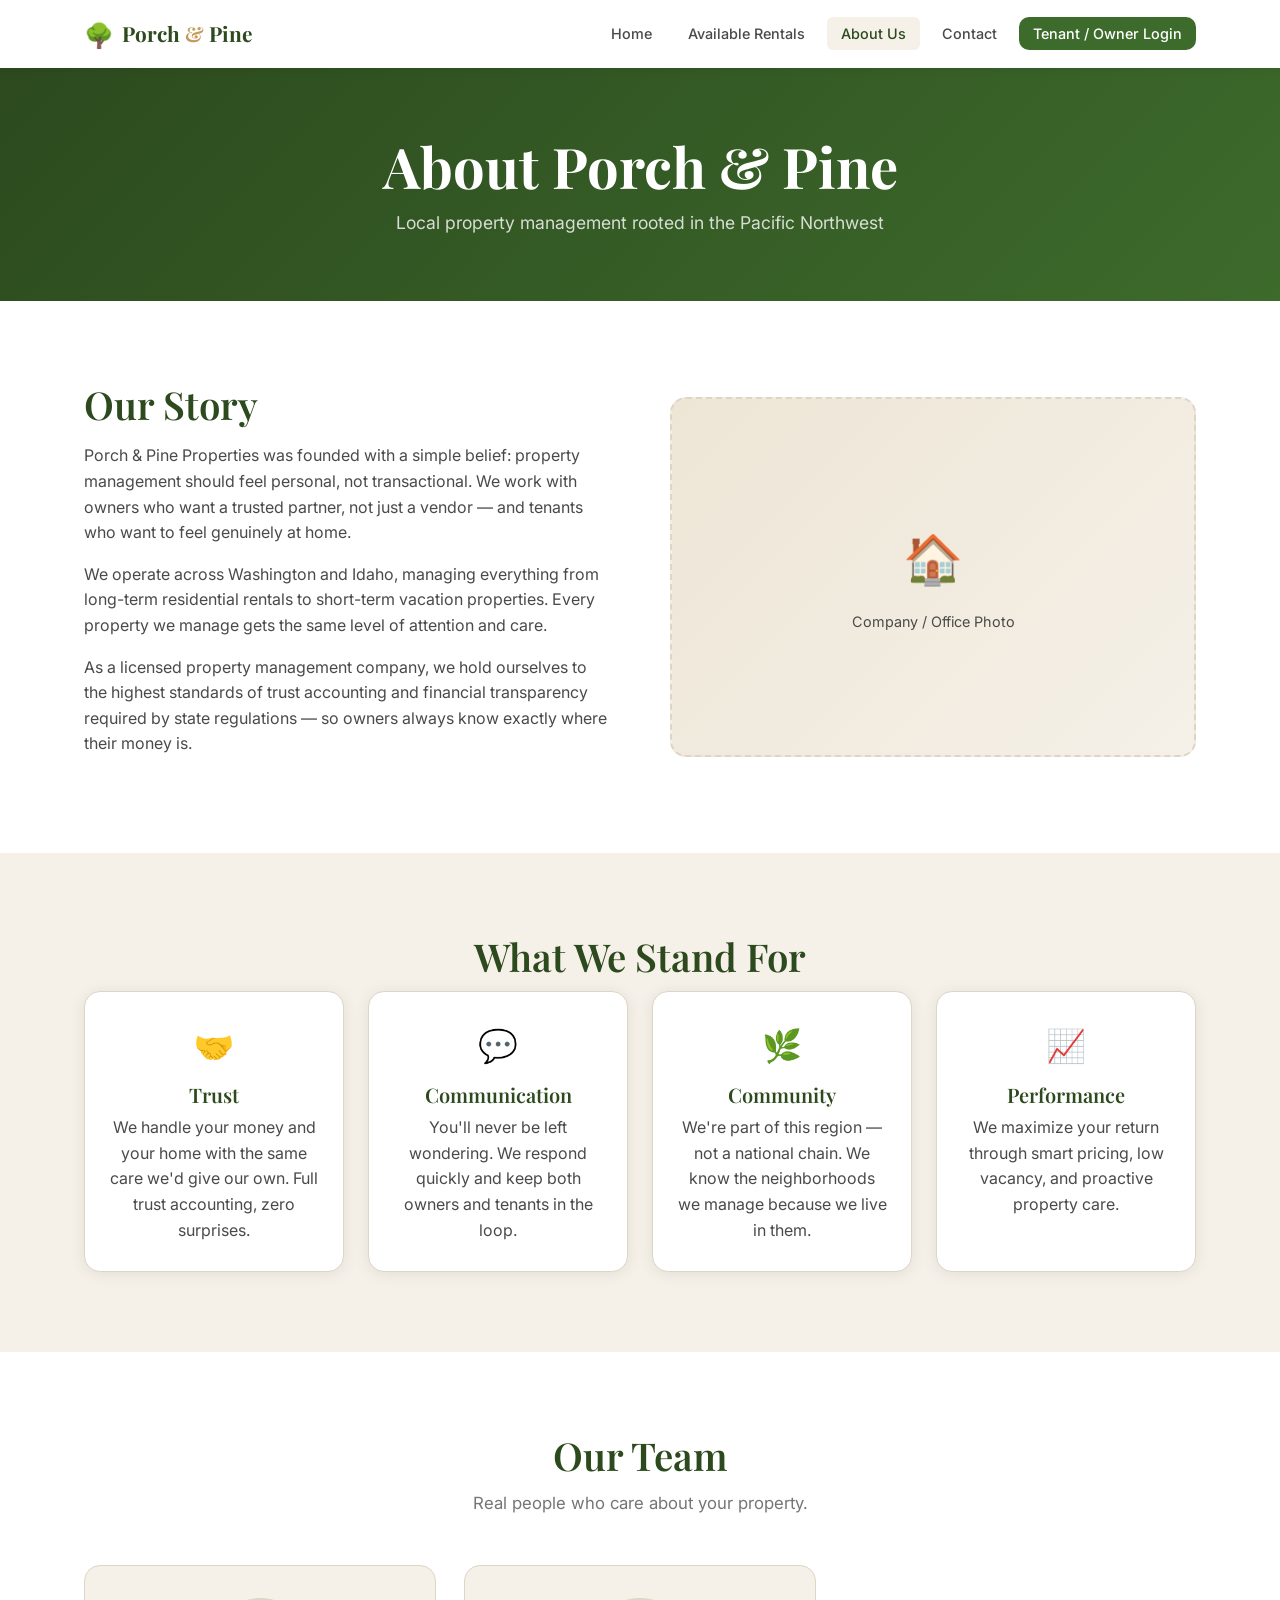
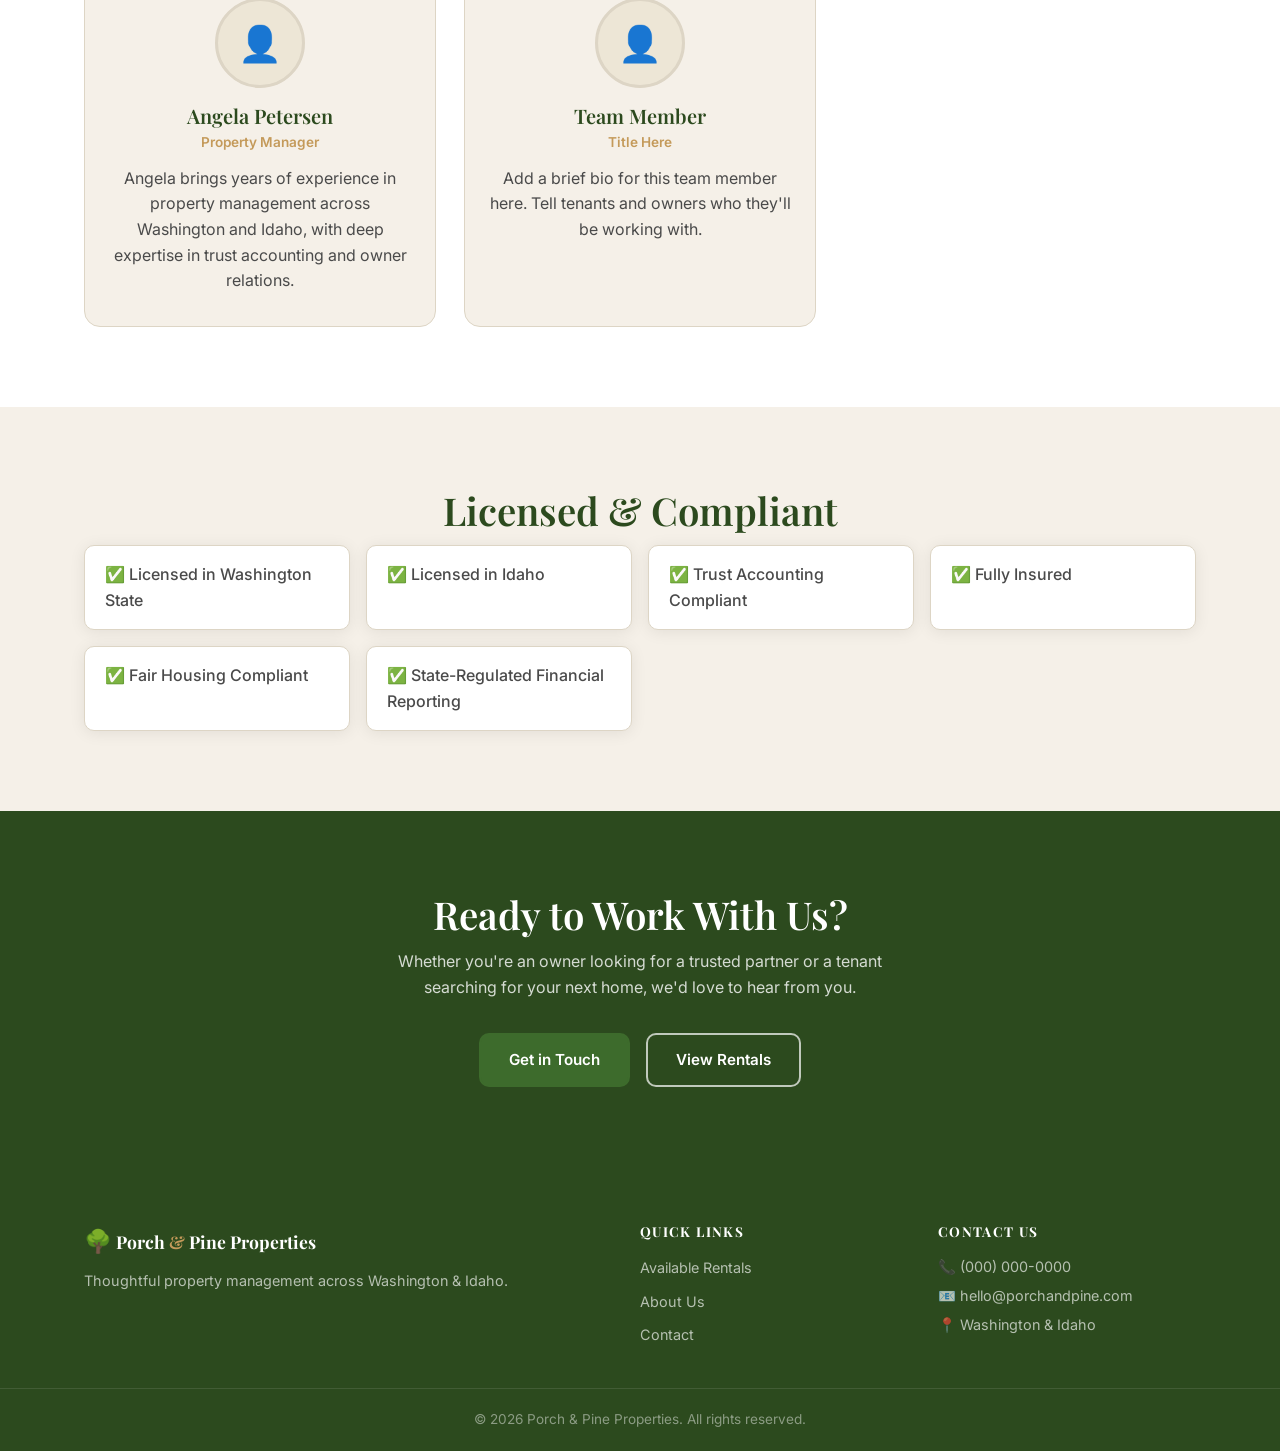
==== about.html @ 4fd6e690 "Initial build — Porch & Pine Properties website" ====
<!DOCTYPE html>
<html lang="en">
<head>
  <meta charset="UTF-8" />
  <meta name="viewport" content="width=device-width, initial-scale=1.0" />
  <title>About Us | Porch & Pine Properties</title>
  <link rel="stylesheet" href="css/style.css" />
  <link rel="preconnect" href="https://fonts.googleapis.com" />
  <link rel="preconnect" href="https://fonts.gstatic.com" crossorigin />
  <link href="https://fonts.googleapis.com/css2?family=Playfair+Display:wght@400;600;700&family=Inter:wght@300;400;500;600&display=swap" rel="stylesheet" />
</head>
<body>

  <!-- NAV -->
  <header class="site-header">
    <nav class="navbar">
      <a href="index.html" class="logo">
        <span class="logo-icon">&#127795;</span>
        <span class="logo-text">Porch <span class="amp">&</span> Pine</span>
      </a>
      <button class="nav-toggle" aria-label="Toggle navigation">&#9776;</button>
      <ul class="nav-links">
        <li><a href="index.html">Home</a></li>
        <li><a href="listings.html">Available Rentals</a></li>
        <li><a href="about.html" class="active">About Us</a></li>
        <li><a href="contact.html">Contact</a></li>
        <li><a href="index.html#portals" class="nav-portal-link">Tenant / Owner Login</a></li>
      </ul>
    </nav>
  </header>

  <!-- PAGE HERO -->
  <section class="page-hero">
    <div class="page-hero-content">
      <h1>About Porch &amp; Pine</h1>
      <p>Local property management rooted in the Pacific Northwest</p>
    </div>
  </section>

  <!-- OUR STORY -->
  <section class="section">
    <div class="container about-story">
      <div class="about-story-text">
        <h2>Our Story</h2>
        <p>Porch &amp; Pine Properties was founded with a simple belief: property management should feel personal, not transactional. We work with owners who want a trusted partner, not just a vendor — and tenants who want to feel genuinely at home.</p>
        <p>We operate across Washington and Idaho, managing everything from long-term residential rentals to short-term vacation properties. Every property we manage gets the same level of attention and care.</p>
        <p>As a licensed property management company, we hold ourselves to the highest standards of trust accounting and financial transparency required by state regulations — so owners always know exactly where their money is.</p>
      </div>
      <div class="about-story-image">
        <div class="image-placeholder">
          <span>&#127968;</span>
          <p>Company / Office Photo</p>
        </div>
      </div>
    </div>
  </section>

  <!-- VALUES -->
  <section class="section values-section">
    <div class="container">
      <h2 class="section-title">What We Stand For</h2>
      <div class="values-grid">
        <div class="value-card">
          <div class="value-icon">&#129309;</div>
          <h3>Trust</h3>
          <p>We handle your money and your home with the same care we'd give our own. Full trust accounting, zero surprises.</p>
        </div>
        <div class="value-card">
          <div class="value-icon">&#128172;</div>
          <h3>Communication</h3>
          <p>You'll never be left wondering. We respond quickly and keep both owners and tenants in the loop.</p>
        </div>
        <div class="value-card">
          <div class="value-icon">&#127807;</div>
          <h3>Community</h3>
          <p>We're part of this region — not a national chain. We know the neighborhoods we manage because we live in them.</p>
        </div>
        <div class="value-card">
          <div class="value-icon">&#128200;</div>
          <h3>Performance</h3>
          <p>We maximize your return through smart pricing, low vacancy, and proactive property care.</p>
        </div>
      </div>
    </div>
  </section>

  <!-- TEAM -->
  <section class="section team-section">
    <div class="container">
      <h2 class="section-title">Our Team</h2>
      <p class="section-sub">Real people who care about your property.</p>
      <div class="team-grid">
        <div class="team-card">
          <div class="team-photo-placeholder">&#128100;</div>
          <h3>Angela Petersen</h3>
          <p class="team-title">Property Manager</p>
          <p>Angela brings years of experience in property management across Washington and Idaho, with deep expertise in trust accounting and owner relations.</p>
        </div>
        <!-- Add more team members here -->
        <div class="team-card">
          <div class="team-photo-placeholder">&#128100;</div>
          <h3>Team Member</h3>
          <p class="team-title">Title Here</p>
          <p>Add a brief bio for this team member here. Tell tenants and owners who they'll be working with.</p>
        </div>
      </div>
    </div>
  </section>

  <!-- LICENSES & CREDENTIALS -->
  <section class="section credentials-section">
    <div class="container">
      <h2 class="section-title">Licensed &amp; Compliant</h2>
      <div class="credentials-grid">
        <div class="credential-item">&#9989; Licensed in Washington State</div>
        <div class="credential-item">&#9989; Licensed in Idaho</div>
        <div class="credential-item">&#9989; Trust Accounting Compliant</div>
        <div class="credential-item">&#9989; Fully Insured</div>
        <div class="credential-item">&#9989; Fair Housing Compliant</div>
        <div class="credential-item">&#9989; State-Regulated Financial Reporting</div>
      </div>
    </div>
  </section>

  <!-- CTA -->
  <section class="section cta-section">
    <div class="container cta-inner">
      <h2>Ready to Work With Us?</h2>
      <p>Whether you're an owner looking for a trusted partner or a tenant searching for your next home, we'd love to hear from you.</p>
      <div class="cta-buttons">
        <a href="contact.html" class="btn btn-primary">Get in Touch</a>
        <a href="listings.html" class="btn btn-outline-light">View Rentals</a>
      </div>
    </div>
  </section>

  <!-- FOOTER -->
  <footer class="site-footer">
    <div class="container footer-inner">
      <div class="footer-brand">
        <span class="logo-icon">&#127795;</span>
        <span class="logo-text">Porch <span class="amp">&</span> Pine Properties</span>
        <p>Thoughtful property management across Washington &amp; Idaho.</p>
      </div>
      <div class="footer-links">
        <h4>Quick Links</h4>
        <ul>
          <li><a href="listings.html">Available Rentals</a></li>
          <li><a href="about.html">About Us</a></li>
          <li><a href="contact.html">Contact</a></li>
        </ul>
      </div>
      <div class="footer-contact">
        <h4>Contact Us</h4>
        <p>&#128222; (000) 000-0000</p>
        <p>&#128231; hello@porchandpine.com</p>
        <p>&#128205; Washington &amp; Idaho</p>
      </div>
    </div>
    <div class="footer-bottom">
      <p>&copy; 2026 Porch &amp; Pine Properties. All rights reserved.</p>
    </div>
  </footer>

  <script src="js/listings-data.js"></script>
  <script src="js/main.js"></script>
</body>
</html>
---- css/style.css ----
/* ============================================================
   PORCH & PINE PROPERTIES — STYLESHEET
   ============================================================ */

/* VARIABLES */
:root {
  --green-dark:   #2C4A1E;
  --green-mid:    #3D6B2C;
  --green-light:  #5A8A42;
  --cream:        #F5F0E8;
  --cream-dark:   #EDE6D6;
  --brown:        #7A5C2E;
  --brown-light:  #C49A5A;
  --white:        #FFFFFF;
  --text-dark:    #1A1A1A;
  --text-mid:     #4A4A4A;
  --text-light:   #757575;
  --border:       #DDD5C5;
  --shadow:       0 2px 16px rgba(0,0,0,0.08);
  --shadow-hover: 0 6px 28px rgba(0,0,0,0.14);
  --radius:       10px;
  --radius-lg:    16px;
  --font-serif:   'Playfair Display', Georgia, serif;
  --font-sans:    'Inter', system-ui, sans-serif;
  --transition:   0.25s ease;
}

/* RESET */
*, *::before, *::after { box-sizing: border-box; margin: 0; padding: 0; }
html { scroll-behavior: smooth; }
body {
  font-family: var(--font-sans);
  color: var(--text-dark);
  background: var(--white);
  line-height: 1.6;
  font-size: 16px;
}
img { max-width: 100%; display: block; }
a { color: inherit; text-decoration: none; }
ul { list-style: none; }

/* CONTAINER */
.container { max-width: 1160px; margin: 0 auto; padding: 0 24px; }

/* SECTION */
.section { padding: 80px 0; }

/* ============================================================
   TYPOGRAPHY
   ============================================================ */
h1, h2, h3, h4 { font-family: var(--font-serif); line-height: 1.2; }
h1 { font-size: clamp(2rem, 5vw, 3.5rem); font-weight: 700; }
h2 { font-size: clamp(1.6rem, 3.5vw, 2.4rem); font-weight: 600; }
h3 { font-size: 1.25rem; font-weight: 600; }
p  { color: var(--text-mid); }

.section-title {
  text-align: center;
  color: var(--green-dark);
  margin-bottom: 12px;
}
.section-sub {
  text-align: center;
  color: var(--text-light);
  font-size: 1.05rem;
  margin-bottom: 48px;
}

/* ============================================================
   BUTTONS
   ============================================================ */
.btn {
  display: inline-block;
  padding: 13px 28px;
  border-radius: var(--radius);
  font-family: var(--font-sans);
  font-size: 0.95rem;
  font-weight: 600;
  cursor: pointer;
  transition: all var(--transition);
  border: 2px solid transparent;
  text-align: center;
}
.btn-primary {
  background: var(--green-mid);
  color: var(--white);
  border-color: var(--green-mid);
}
.btn-primary:hover {
  background: var(--green-dark);
  border-color: var(--green-dark);
  transform: translateY(-2px);
  box-shadow: var(--shadow-hover);
}
.btn-outline {
  background: transparent;
  color: var(--green-mid);
  border-color: var(--green-mid);
}
.btn-outline:hover {
  background: var(--green-mid);
  color: var(--white);
  transform: translateY(-2px);
}
.btn-outline-light {
  background: transparent;
  color: var(--white);
  border-color: rgba(255,255,255,0.7);
}
.btn-outline-light:hover {
  background: rgba(255,255,255,0.15);
  border-color: var(--white);
}
.btn-zillow {
  background: var(--brown-light);
  color: var(--white);
  border-color: var(--brown-light);
}
.btn-zillow:hover {
  background: var(--brown);
  border-color: var(--brown);
  transform: translateY(-2px);
  box-shadow: var(--shadow-hover);
}
.btn-full { width: 100%; }

/* ============================================================
   NAVBAR
   ============================================================ */
.site-header {
  position: sticky;
  top: 0;
  z-index: 1000;
  background: var(--white);
  box-shadow: 0 1px 8px rgba(0,0,0,0.08);
}
.navbar {
  display: flex;
  align-items: center;
  justify-content: space-between;
  padding: 0 24px;
  max-width: 1160px;
  margin: 0 auto;
  height: 68px;
}
.logo {
  display: flex;
  align-items: center;
  gap: 8px;
  font-family: var(--font-serif);
  font-size: 1.3rem;
  font-weight: 700;
  color: var(--green-dark);
}
.logo-icon { font-size: 1.5rem; }
.amp { color: var(--brown-light); }
.nav-links {
  display: flex;
  align-items: center;
  gap: 8px;
}
.nav-links a {
  padding: 8px 14px;
  border-radius: 6px;
  font-size: 0.9rem;
  font-weight: 500;
  color: var(--text-mid);
  transition: all var(--transition);
}
.nav-links a:hover,
.nav-links a.active {
  color: var(--green-dark);
  background: var(--cream);
}
.nav-portal-link {
  background: var(--green-mid) !important;
  color: var(--white) !important;
  border-radius: var(--radius) !important;
}
.nav-portal-link:hover {
  background: var(--green-dark) !important;
}
.nav-toggle {
  display: none;
  background: none;
  border: none;
  font-size: 1.5rem;
  cursor: pointer;
  color: var(--green-dark);
}

/* ============================================================
   HERO
   ============================================================ */
.hero {
  position: relative;
  min-height: 90vh;
  display: flex;
  align-items: center;
  justify-content: center;
  background:
    linear-gradient(135deg, var(--green-dark) 0%, var(--green-mid) 50%, var(--brown) 100%);
  overflow: hidden;
}
.hero::before {
  content: '';
  position: absolute;
  inset: 0;
  background:
    radial-gradient(ellipse at 20% 50%, rgba(90,138,66,0.3) 0%, transparent 60%),
    radial-gradient(ellipse at 80% 20%, rgba(196,154,90,0.2) 0%, transparent 50%);
}
.hero-overlay {
  position: absolute;
  inset: 0;
  background: rgba(20, 35, 12, 0.35);
}
.hero-content {
  position: relative;
  z-index: 2;
  text-align: center;
  color: var(--white);
  max-width: 760px;
  padding: 0 24px;
}
.hero-eyebrow {
  font-size: 0.9rem;
  font-weight: 600;
  letter-spacing: 0.12em;
  text-transform: uppercase;
  color: var(--brown-light);
  margin-bottom: 16px;
}
.hero-content h1 {
  color: var(--white);
  margin-bottom: 20px;
  text-shadow: 0 2px 12px rgba(0,0,0,0.2);
}
.hero-sub {
  font-size: 1.2rem;
  color: rgba(255,255,255,0.88);
  margin-bottom: 36px;
  max-width: 580px;
  margin-left: auto;
  margin-right: auto;
}
.hero-buttons {
  display: flex;
  gap: 16px;
  justify-content: center;
  flex-wrap: wrap;
}

/* ============================================================
   SERVICES
   ============================================================ */
.services { background: var(--cream); }
.services-grid {
  display: grid;
  grid-template-columns: repeat(auto-fit, minmax(240px, 1fr));
  gap: 24px;
}
.service-card {
  background: var(--white);
  border-radius: var(--radius-lg);
  padding: 32px 24px;
  text-align: center;
  box-shadow: var(--shadow);
  transition: transform var(--transition), box-shadow var(--transition);
  border: 1px solid var(--border);
}
.service-card:hover {
  transform: translateY(-4px);
  box-shadow: var(--shadow-hover);
}
.service-icon {
  font-size: 2.4rem;
  margin-bottom: 16px;
}
.service-card h3 {
  color: var(--green-dark);
  margin-bottom: 10px;
}

/* ============================================================
   LISTINGS PREVIEW (homepage)
   ============================================================ */
.listings-preview { background: var(--white); }
.listings-preview-grid {
  display: grid;
  grid-template-columns: repeat(auto-fill, minmax(300px, 1fr));
  gap: 24px;
  margin-bottom: 40px;
}
.listings-actions {
  display: flex;
  gap: 16px;
  justify-content: center;
  flex-wrap: wrap;
}

/* ============================================================
   PROPERTY CARDS (shared)
   ============================================================ */
.property-card {
  background: var(--white);
  border-radius: var(--radius-lg);
  overflow: hidden;
  box-shadow: var(--shadow);
  border: 1px solid var(--border);
  transition: transform var(--transition), box-shadow var(--transition);
  display: flex;
  flex-direction: column;
}
.property-card:hover {
  transform: translateY(-4px);
  box-shadow: var(--shadow-hover);
}
.property-card-image {
  width: 100%;
  height: 200px;
  object-fit: cover;
  background: var(--cream-dark);
}
.property-card-image-placeholder {
  width: 100%;
  height: 200px;
  background: linear-gradient(135deg, var(--cream-dark), var(--cream));
  display: flex;
  flex-direction: column;
  align-items: center;
  justify-content: center;
  color: var(--text-light);
  font-size: 2.5rem;
}
.property-card-image-placeholder p {
  font-size: 0.8rem;
  margin-top: 8px;
}
.property-badge {
  position: absolute;
  top: 12px;
  left: 12px;
  padding: 4px 12px;
  border-radius: 20px;
  font-size: 0.75rem;
  font-weight: 600;
  text-transform: uppercase;
  letter-spacing: 0.05em;
}
.badge-long-term { background: var(--green-mid); color: var(--white); }
.badge-short-term { background: var(--brown-light); color: var(--white); }
.property-card-image-wrap { position: relative; }
.property-card-body {
  padding: 20px;
  flex: 1;
  display: flex;
  flex-direction: column;
}
.property-card-price {
  font-size: 1.35rem;
  font-weight: 700;
  color: var(--green-dark);
  font-family: var(--font-serif);
  margin-bottom: 4px;
}
.property-card-price span {
  font-size: 0.85rem;
  font-weight: 400;
  color: var(--text-light);
}
.property-card-title {
  font-size: 1.05rem;
  font-weight: 600;
  color: var(--text-dark);
  margin-bottom: 4px;
}
.property-card-location {
  font-size: 0.85rem;
  color: var(--text-light);
  margin-bottom: 12px;
}
.property-card-meta {
  display: flex;
  gap: 16px;
  font-size: 0.85rem;
  color: var(--text-mid);
  margin-bottom: 16px;
  flex-wrap: wrap;
}
.property-card-meta span { display: flex; align-items: center; gap: 4px; }
.property-card-desc {
  font-size: 0.9rem;
  color: var(--text-light);
  margin-bottom: 16px;
  flex: 1;
  display: -webkit-box;
  -webkit-line-clamp: 3;
  -webkit-box-orient: vertical;
  overflow: hidden;
}
.property-card-footer {
  margin-top: auto;
  display: flex;
  gap: 8px;
}
.property-card-footer .btn { flex: 1; font-size: 0.85rem; padding: 10px 16px; }

/* ============================================================
   WHY US
   ============================================================ */
.why-us { background: var(--cream); }
.why-us-inner {
  display: grid;
  grid-template-columns: 1fr 1fr;
  gap: 60px;
  align-items: center;
}
.why-us-text h2 { color: var(--green-dark); margin-bottom: 16px; }
.why-us-text p { margin-bottom: 20px; }
.why-list { margin-bottom: 28px; }
.why-list li {
  padding: 6px 0;
  color: var(--text-mid);
  font-size: 0.95rem;
}
.why-list li::before { color: var(--green-mid); margin-right: 4px; }
.image-placeholder {
  background: linear-gradient(135deg, var(--cream-dark), var(--cream));
  border-radius: var(--radius-lg);
  height: 360px;
  display: flex;
  flex-direction: column;
  align-items: center;
  justify-content: center;
  color: var(--text-light);
  font-size: 3rem;
  border: 2px dashed var(--border);
}
.image-placeholder p { font-size: 0.9rem; margin-top: 12px; }

/* ============================================================
   PORTALS
   ============================================================ */
.portals { background: var(--green-dark); }
.portals .section-title { color: var(--white); }
.portals .section-sub { color: rgba(255,255,255,0.75); }
.portals-grid {
  display: grid;
  grid-template-columns: repeat(auto-fit, minmax(260px, 1fr));
  gap: 24px;
  max-width: 680px;
  margin: 0 auto;
}
.portal-card {
  background: rgba(255,255,255,0.08);
  border: 1px solid rgba(255,255,255,0.15);
  border-radius: var(--radius-lg);
  padding: 36px 28px;
  text-align: center;
  transition: background var(--transition);
}
.portal-card:hover { background: rgba(255,255,255,0.14); }
.portal-icon { font-size: 2.8rem; margin-bottom: 16px; }
.portal-card h3 { color: var(--white); margin-bottom: 10px; }
.portal-card p { color: rgba(255,255,255,0.75); margin-bottom: 24px; font-size: 0.95rem; }
.portal-card .btn-primary {
  background: var(--brown-light);
  border-color: var(--brown-light);
}
.portal-card .btn-primary:hover {
  background: var(--brown);
  border-color: var(--brown);
}

/* ============================================================
   PAGE HERO (inner pages)
   ============================================================ */
.page-hero {
  background: linear-gradient(135deg, var(--green-dark) 0%, var(--green-mid) 100%);
  padding: 64px 24px;
  text-align: center;
}
.page-hero-content h1 { color: var(--white); margin-bottom: 10px; }
.page-hero-content p { color: rgba(255,255,255,0.8); font-size: 1.1rem; }

/* ============================================================
   LISTINGS PAGE
   ============================================================ */
.listings-filter-bar {
  background: var(--cream);
  border-bottom: 1px solid var(--border);
  padding: 20px 0;
}
.listings-filter-bar .container {
  display: flex;
  gap: 16px;
  align-items: flex-end;
  flex-wrap: wrap;
}
.filter-group { display: flex; flex-direction: column; gap: 6px; }
.filter-group label {
  font-size: 0.8rem;
  font-weight: 600;
  color: var(--text-mid);
  text-transform: uppercase;
  letter-spacing: 0.06em;
}
.filter-group select {
  padding: 10px 14px;
  border: 1px solid var(--border);
  border-radius: var(--radius);
  font-family: var(--font-sans);
  font-size: 0.9rem;
  color: var(--text-dark);
  background: var(--white);
  cursor: pointer;
  min-width: 140px;
}
.filter-group select:focus {
  outline: none;
  border-color: var(--green-mid);
}
.listings-section { background: var(--white); }
.listings-count {
  font-size: 0.9rem;
  color: var(--text-light);
  margin-bottom: 24px;
}
.listings-grid {
  display: grid;
  grid-template-columns: repeat(auto-fill, minmax(320px, 1fr));
  gap: 28px;
  margin-bottom: 48px;
}
.no-results {
  text-align: center;
  padding: 48px 24px;
  background: var(--cream);
  border-radius: var(--radius-lg);
  margin-bottom: 40px;
}
.no-results p { font-size: 1rem; }
.no-results a { color: var(--green-mid); font-weight: 600; }
.zillow-cta {
  text-align: center;
  padding: 40px;
  background: var(--cream);
  border-radius: var(--radius-lg);
  border: 1px solid var(--border);
}
.zillow-cta p {
  margin-bottom: 16px;
  font-weight: 600;
  color: var(--text-mid);
}
.hidden { display: none !important; }

/* ============================================================
   ABOUT PAGE
   ============================================================ */
.about-story {
  display: grid;
  grid-template-columns: 1fr 1fr;
  gap: 60px;
  align-items: center;
}
.about-story-text h2 { color: var(--green-dark); margin-bottom: 16px; }
.about-story-text p { margin-bottom: 16px; }
.values-section { background: var(--cream); }
.values-grid {
  display: grid;
  grid-template-columns: repeat(auto-fit, minmax(220px, 1fr));
  gap: 24px;
}
.value-card {
  background: var(--white);
  border-radius: var(--radius-lg);
  padding: 28px 24px;
  text-align: center;
  box-shadow: var(--shadow);
  border: 1px solid var(--border);
}
.value-icon { font-size: 2rem; margin-bottom: 12px; }
.value-card h3 { color: var(--green-dark); margin-bottom: 8px; }
.team-section { background: var(--white); }
.team-grid {
  display: grid;
  grid-template-columns: repeat(auto-fill, minmax(260px, 1fr));
  gap: 28px;
}
.team-card {
  background: var(--cream);
  border-radius: var(--radius-lg);
  padding: 32px 24px;
  text-align: center;
  border: 1px solid var(--border);
}
.team-photo-placeholder {
  width: 90px;
  height: 90px;
  border-radius: 50%;
  background: var(--cream-dark);
  display: flex;
  align-items: center;
  justify-content: center;
  font-size: 2.2rem;
  margin: 0 auto 16px;
  border: 3px solid var(--border);
}
.team-card h3 { color: var(--green-dark); margin-bottom: 4px; }
.team-title { font-size: 0.85rem; font-weight: 600; color: var(--brown-light); margin-bottom: 12px; }
.credentials-section { background: var(--cream); }
.credentials-grid {
  display: grid;
  grid-template-columns: repeat(auto-fill, minmax(240px, 1fr));
  gap: 16px;
}
.credential-item {
  background: var(--white);
  border-radius: var(--radius);
  padding: 16px 20px;
  font-weight: 500;
  color: var(--text-mid);
  box-shadow: var(--shadow);
  border: 1px solid var(--border);
}
.cta-section { background: var(--green-dark); text-align: center; }
.cta-inner h2 { color: var(--white); margin-bottom: 12px; }
.cta-inner p { color: rgba(255,255,255,0.8); margin-bottom: 32px; max-width: 560px; margin-left: auto; margin-right: auto; }
.cta-buttons { display: flex; gap: 16px; justify-content: center; flex-wrap: wrap; }

/* ============================================================
   CONTACT PAGE
   ============================================================ */
.contact-section { background: var(--white); }
.contact-inner {
  display: grid;
  grid-template-columns: 1fr 1fr;
  gap: 60px;
  align-items: start;
}
.contact-form-wrap h2 { color: var(--green-dark); margin-bottom: 8px; }
.contact-form-wrap > p { color: var(--text-light); margin-bottom: 28px; }
.contact-form { display: flex; flex-direction: column; gap: 16px; }
.form-row { display: grid; grid-template-columns: 1fr 1fr; gap: 16px; }
.form-group { display: flex; flex-direction: column; gap: 6px; }
.form-group label {
  font-size: 0.85rem;
  font-weight: 600;
  color: var(--text-mid);
}
.form-group input,
.form-group select,
.form-group textarea {
  padding: 12px 14px;
  border: 1.5px solid var(--border);
  border-radius: var(--radius);
  font-family: var(--font-sans);
  font-size: 0.95rem;
  color: var(--text-dark);
  background: var(--white);
  transition: border-color var(--transition);
}
.form-group input:focus,
.form-group select:focus,
.form-group textarea:focus {
  outline: none;
  border-color: var(--green-mid);
  box-shadow: 0 0 0 3px rgba(61,107,44,0.1);
}
.form-group textarea { resize: vertical; min-height: 120px; }
.form-note { font-size: 0.8rem; color: var(--text-light); }
.form-success {
  text-align: center;
  padding: 48px 24px;
  background: var(--cream);
  border-radius: var(--radius-lg);
  border: 2px solid var(--green-light);
}
.success-icon {
  width: 56px;
  height: 56px;
  background: var(--green-mid);
  color: var(--white);
  border-radius: 50%;
  display: flex;
  align-items: center;
  justify-content: center;
  font-size: 1.5rem;
  font-weight: 700;
  margin: 0 auto 16px;
}
.form-success h3 { color: var(--green-dark); margin-bottom: 8px; }
.contact-info h2 { color: var(--green-dark); margin-bottom: 24px; }
.contact-info-items { display: flex; flex-direction: column; gap: 20px; margin-bottom: 36px; }
.contact-info-item { display: flex; gap: 16px; align-items: flex-start; }
.contact-info-icon { font-size: 1.5rem; flex-shrink: 0; }
.contact-info-item h4 { font-size: 0.9rem; font-weight: 700; color: var(--green-dark); margin-bottom: 2px; }
.contact-info-item p { font-size: 0.9rem; color: var(--text-mid); }
.contact-portals {
  background: var(--cream);
  border-radius: var(--radius-lg);
  padding: 24px;
  border: 1px solid var(--border);
}
.contact-portals h3 { color: var(--green-dark); margin-bottom: 8px; }
.contact-portals p { font-size: 0.9rem; margin-bottom: 16px; }
.contact-portals .btn { margin-right: 10px; margin-top: 4px; font-size: 0.85rem; padding: 10px 18px; }

/* ============================================================
   FOOTER
   ============================================================ */
.site-footer {
  background: var(--green-dark);
  color: rgba(255,255,255,0.85);
}
.footer-inner {
  display: grid;
  grid-template-columns: 2fr 1fr 1fr;
  gap: 40px;
  padding: 56px 24px 40px;
}
.footer-brand .logo-icon { font-size: 1.4rem; }
.footer-brand .logo-text {
  font-family: var(--font-serif);
  font-size: 1.1rem;
  font-weight: 700;
  color: var(--white);
}
.footer-brand p { color: rgba(255,255,255,0.65); font-size: 0.9rem; margin-top: 10px; }
.footer-links h4,
.footer-contact h4 {
  color: var(--white);
  font-size: 0.85rem;
  text-transform: uppercase;
  letter-spacing: 0.1em;
  margin-bottom: 16px;
}
.footer-links ul { display: flex; flex-direction: column; gap: 8px; }
.footer-links a {
  color: rgba(255,255,255,0.65);
  font-size: 0.9rem;
  transition: color var(--transition);
}
.footer-links a:hover { color: var(--white); }
.footer-contact p {
  color: rgba(255,255,255,0.65);
  font-size: 0.9rem;
  margin-bottom: 6px;
}
.footer-bottom {
  border-top: 1px solid rgba(255,255,255,0.1);
  padding: 20px 24px;
  text-align: center;
}
.footer-bottom p { color: rgba(255,255,255,0.45); font-size: 0.85rem; }

/* ============================================================
   RESPONSIVE
   ============================================================ */
@media (max-width: 900px) {
  .why-us-inner,
  .about-story,
  .contact-inner { grid-template-columns: 1fr; gap: 40px; }
  .footer-inner { grid-template-columns: 1fr 1fr; }
  .footer-brand { grid-column: 1 / -1; }
}

@media (max-width: 680px) {
  .nav-links { display: none; flex-direction: column; position: absolute; top: 68px; left: 0; right: 0; background: var(--white); padding: 16px 24px; box-shadow: var(--shadow); gap: 4px; }
  .nav-links.open { display: flex; }
  .nav-toggle { display: block; }
  .site-header { position: sticky; }
  .hero { min-height: 80vh; }
  .hero-buttons { flex-direction: column; align-items: center; }
  .section { padding: 56px 0; }
  .form-row { grid-template-columns: 1fr; }
  .footer-inner { grid-template-columns: 1fr; }
  .listings-filter-bar .container { flex-direction: column; align-items: stretch; }
  .filter-group select { width: 100%; }
}
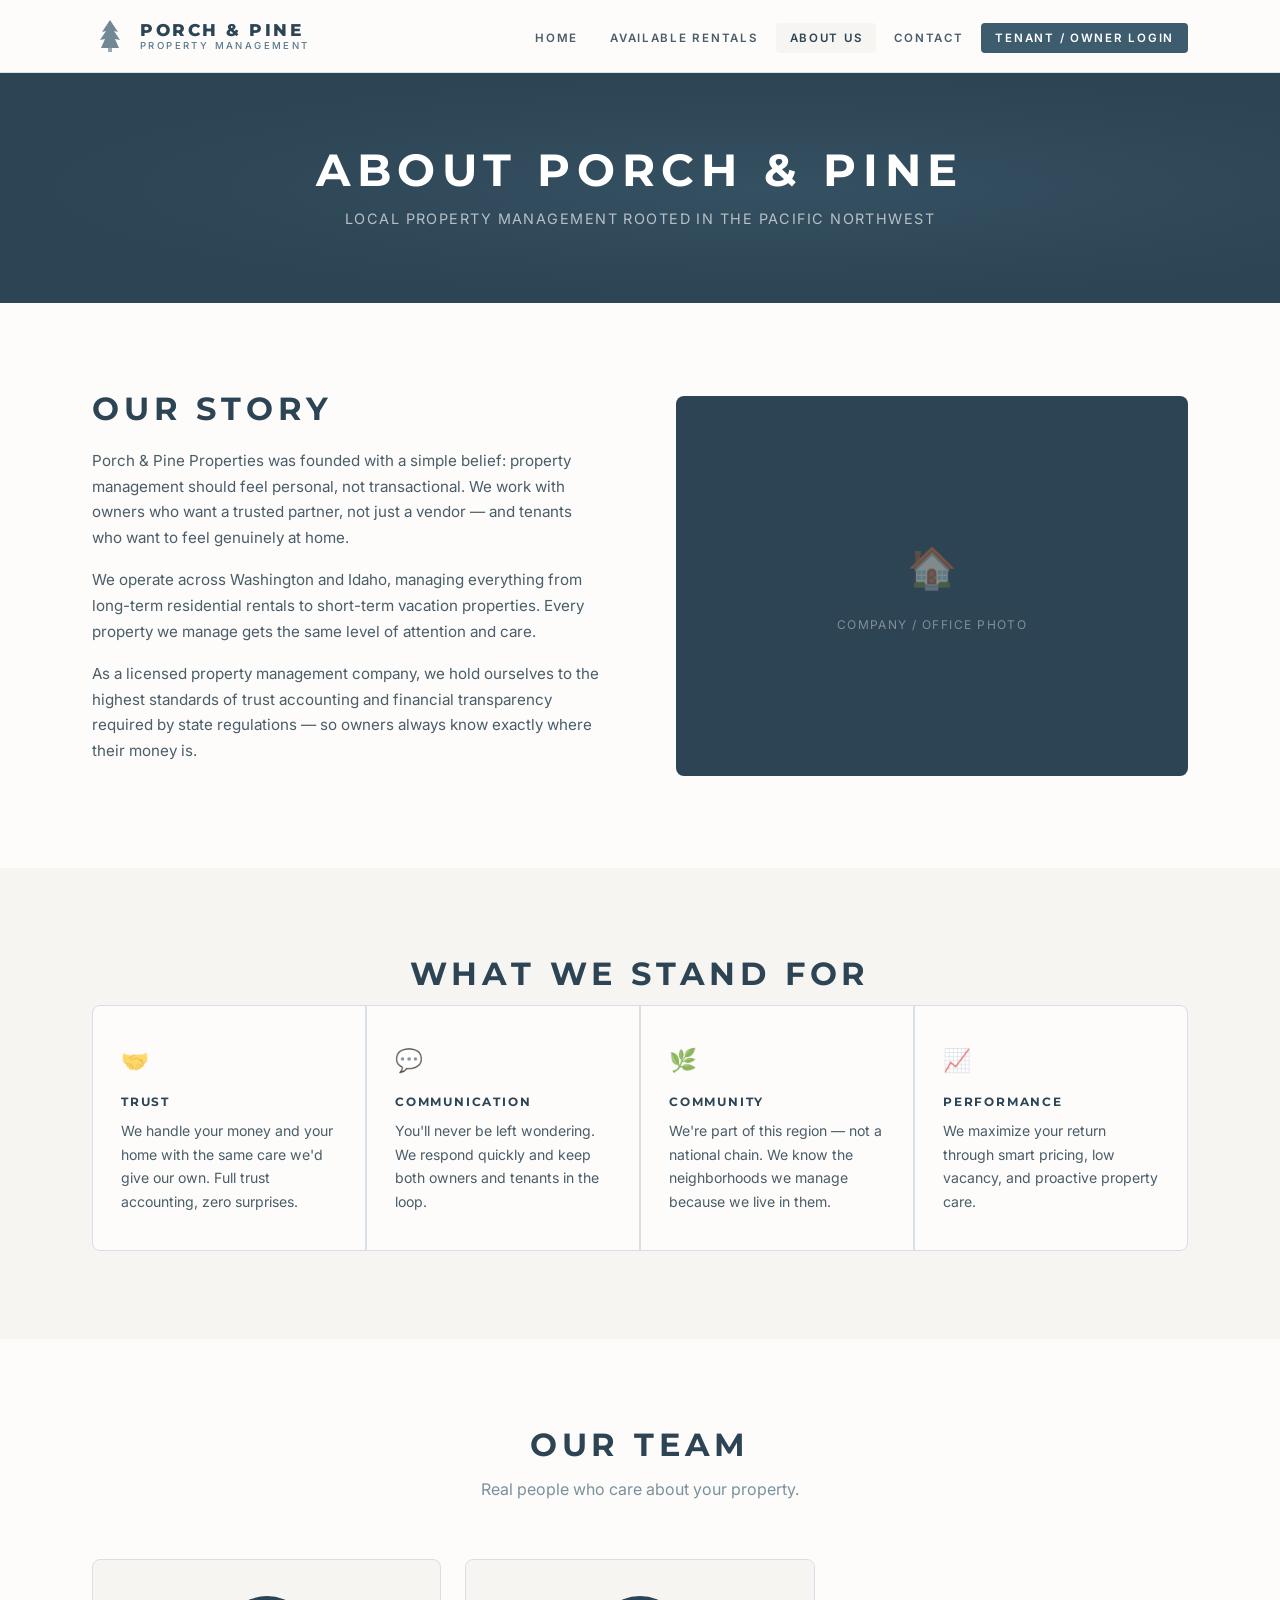
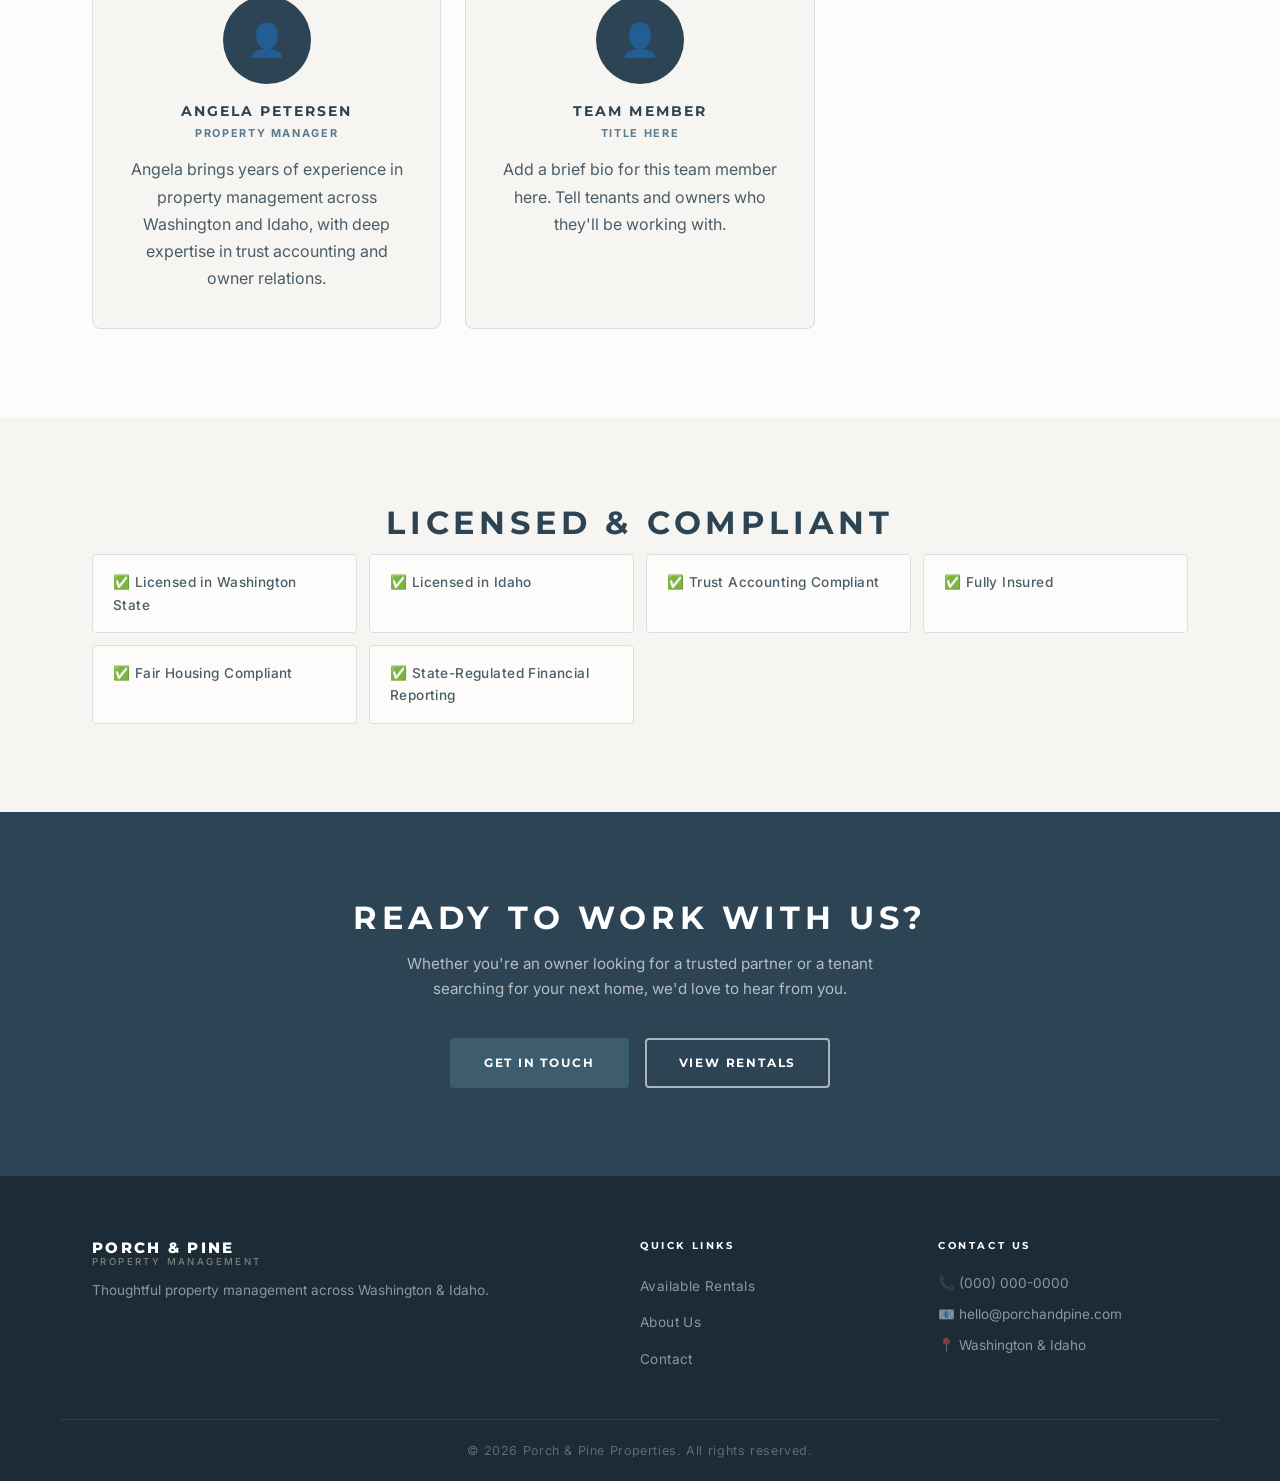
==== commit 774369ff: "Rebrand: slate blue-gray palette, geometric caps typography to match logo" ====
--- a/about.html
+++ b/about.html
@@ -7,7 +7,7 @@
   <link rel="stylesheet" href="css/style.css" />
   <link rel="preconnect" href="https://fonts.googleapis.com" />
   <link rel="preconnect" href="https://fonts.gstatic.com" crossorigin />
-  <link href="https://fonts.googleapis.com/css2?family=Playfair+Display:wght@400;600;700&family=Inter:wght@300;400;500;600&display=swap" rel="stylesheet" />
+  <link href="https://fonts.googleapis.com/css2?family=Montserrat:wght@400;500;600;700;800&family=Barlow+Condensed:wght@600;700;800&family=Inter:wght@300;400;500;600&display=swap" rel="stylesheet" />
 </head>
 <body>
 
@@ -15,8 +15,14 @@
   <header class="site-header">
     <nav class="navbar">
       <a href="index.html" class="logo">
-        <span class="logo-icon">&#127795;</span>
-        <span class="logo-text">Porch <span class="amp">&</span> Pine</span>
+        <svg class="logo-pine" viewBox="0 0 36 36" fill="none" xmlns="http://www.w3.org/2000/svg">
+          <path d="M18 2 L26 14 L22 13 L28 22 L23 21 L27 30 L9 30 L13 21 L8 22 L14 13 L10 14 Z" fill="#3D5C6E" opacity="0.85"/>
+          <rect x="16" y="30" width="4" height="4" fill="#3D5C6E" opacity="0.6"/>
+        </svg>
+        <div class="logo-text-wrap">
+          <span class="logo-main">Porch &amp; Pine</span>
+          <span class="logo-sub">Property Management</span>
+        </div>
       </a>
       <button class="nav-toggle" aria-label="Toggle navigation">&#9776;</button>
       <ul class="nav-links">
@@ -138,8 +144,10 @@
   <footer class="site-footer">
     <div class="container footer-inner">
       <div class="footer-brand">
-        <span class="logo-icon">&#127795;</span>
-        <span class="logo-text">Porch <span class="amp">&</span> Pine Properties</span>
+        <div class="logo-text-wrap">
+          <span class="logo-main">Porch &amp; Pine</span>
+          <span class="logo-sub">Property Management</span>
+        </div>
         <p>Thoughtful property management across Washington &amp; Idaho.</p>
       </div>
       <div class="footer-links">
--- a/css/style.css
+++ b/css/style.css
@@ -1,38 +1,43 @@
 /* ============================================================
    PORCH & PINE PROPERTIES — STYLESHEET
+   Brand: Slate blue-gray, geometric sans, wide letter-spacing
    ============================================================ */
 
 /* VARIABLES */
 :root {
-  --green-dark:   #2C4A1E;
-  --green-mid:    #3D6B2C;
-  --green-light:  #5A8A42;
-  --cream:        #F5F0E8;
-  --cream-dark:   #EDE6D6;
-  --brown:        #7A5C2E;
-  --brown-light:  #C49A5A;
+  --slate-dark:   #2C4454;
+  --slate-mid:    #3D5C6E;
+  --slate-light:  #5A7A8E;
+  --slate-pale:   #8AA5B5;
+  --cream:        #F7F5F2;
+  --cream-dark:   #EDE9E3;
+  --warm-white:   #FDFCFB;
+  --text-dark:    #1C2B35;
+  --text-mid:     #4A5D68;
+  --text-light:   #7A909C;
+  --border:       #D8E0E5;
+  --border-dark:  #B8C8D2;
   --white:        #FFFFFF;
-  --text-dark:    #1A1A1A;
-  --text-mid:     #4A4A4A;
-  --text-light:   #757575;
-  --border:       #DDD5C5;
-  --shadow:       0 2px 16px rgba(0,0,0,0.08);
-  --shadow-hover: 0 6px 28px rgba(0,0,0,0.14);
-  --radius:       10px;
-  --radius-lg:    16px;
-  --font-serif:   'Playfair Display', Georgia, serif;
-  --font-sans:    'Inter', system-ui, sans-serif;
+  --shadow:       0 2px 16px rgba(44, 68, 84, 0.08);
+  --shadow-hover: 0 8px 32px rgba(44, 68, 84, 0.16);
+  --radius:       4px;
+  --radius-lg:    8px;
+  --font-brand:   'Barlow Condensed', 'Oswald', 'Arial Narrow', sans-serif;
+  --font-heading: 'Montserrat', 'Inter', system-ui, sans-serif;
+  --font-body:    'Inter', system-ui, sans-serif;
   --transition:   0.25s ease;
+  --letter-wide:  0.15em;
+  --letter-wider: 0.25em;
 }
 
 /* RESET */
 *, *::before, *::after { box-sizing: border-box; margin: 0; padding: 0; }
 html { scroll-behavior: smooth; }
 body {
-  font-family: var(--font-sans);
+  font-family: var(--font-body);
   color: var(--text-dark);
-  background: var(--white);
-  line-height: 1.6;
+  background: var(--warm-white);
+  line-height: 1.65;
   font-size: 16px;
 }
 img { max-width: 100%; display: block; }
@@ -40,30 +45,47 @@
 ul { list-style: none; }
 
 /* CONTAINER */
-.container { max-width: 1160px; margin: 0 auto; padding: 0 24px; }
+.container { max-width: 1160px; margin: 0 auto; padding: 0 32px; }
 
 /* SECTION */
-.section { padding: 80px 0; }
+.section { padding: 88px 0; }
 
 /* ============================================================
    TYPOGRAPHY
    ============================================================ */
-h1, h2, h3, h4 { font-family: var(--font-serif); line-height: 1.2; }
-h1 { font-size: clamp(2rem, 5vw, 3.5rem); font-weight: 700; }
-h2 { font-size: clamp(1.6rem, 3.5vw, 2.4rem); font-weight: 600; }
-h3 { font-size: 1.25rem; font-weight: 600; }
-p  { color: var(--text-mid); }
+h1, h2, h3, h4 {
+  font-family: var(--font-heading);
+  line-height: 1.15;
+  font-weight: 700;
+  letter-spacing: 0.02em;
+}
+h1 { font-size: clamp(1.8rem, 5vw, 3.2rem); text-transform: uppercase; letter-spacing: var(--letter-wide); }
+h2 { font-size: clamp(1.4rem, 3vw, 2rem); text-transform: uppercase; letter-spacing: var(--letter-wide); }
+h3 { font-size: 1rem; text-transform: uppercase; letter-spacing: var(--letter-wide); font-weight: 700; }
+p  { color: var(--text-mid); line-height: 1.7; }
 
 .section-title {
   text-align: center;
-  color: var(--green-dark);
+  color: var(--slate-dark);
   margin-bottom: 12px;
 }
+.section-eyebrow {
+  text-align: center;
+  font-size: 0.75rem;
+  font-weight: 600;
+  letter-spacing: var(--letter-wider);
+  text-transform: uppercase;
+  color: var(--slate-light);
+  margin-bottom: 12px;
+}
 .section-sub {
   text-align: center;
   color: var(--text-light);
-  font-size: 1.05rem;
-  margin-bottom: 48px;
+  font-size: 1rem;
+  margin-bottom: 56px;
+  max-width: 560px;
+  margin-left: auto;
+  margin-right: auto;
 }
 
 /* ============================================================
@@ -71,56 +93,58 @@
    ============================================================ */
 .btn {
   display: inline-block;
-  padding: 13px 28px;
+  padding: 13px 32px;
   border-radius: var(--radius);
-  font-family: var(--font-sans);
-  font-size: 0.95rem;
-  font-weight: 600;
+  font-family: var(--font-heading);
+  font-size: 0.75rem;
+  font-weight: 700;
   cursor: pointer;
   transition: all var(--transition);
   border: 2px solid transparent;
   text-align: center;
+  text-transform: uppercase;
+  letter-spacing: var(--letter-wide);
 }
 .btn-primary {
-  background: var(--green-mid);
+  background: var(--slate-mid);
   color: var(--white);
-  border-color: var(--green-mid);
+  border-color: var(--slate-mid);
 }
 .btn-primary:hover {
-  background: var(--green-dark);
-  border-color: var(--green-dark);
+  background: var(--slate-dark);
+  border-color: var(--slate-dark);
   transform: translateY(-2px);
   box-shadow: var(--shadow-hover);
 }
 .btn-outline {
   background: transparent;
-  color: var(--green-mid);
-  border-color: var(--green-mid);
+  color: var(--slate-mid);
+  border-color: var(--slate-mid);
 }
 .btn-outline:hover {
-  background: var(--green-mid);
+  background: var(--slate-mid);
   color: var(--white);
   transform: translateY(-2px);
 }
 .btn-outline-light {
   background: transparent;
   color: var(--white);
-  border-color: rgba(255,255,255,0.7);
+  border-color: rgba(255,255,255,0.6);
 }
 .btn-outline-light:hover {
-  background: rgba(255,255,255,0.15);
+  background: rgba(255,255,255,0.12);
   border-color: var(--white);
 }
 .btn-zillow {
-  background: var(--brown-light);
+  background: transparent;
+  color: var(--slate-mid);
+  border-color: var(--border-dark);
+}
+.btn-zillow:hover {
+  background: var(--slate-mid);
   color: var(--white);
-  border-color: var(--brown-light);
-}
-.btn-zillow:hover {
-  background: var(--brown);
-  border-color: var(--brown);
+  border-color: var(--slate-mid);
   transform: translateY(-2px);
-  box-shadow: var(--shadow-hover);
 }
 .btn-full { width: 100%; }
 
@@ -131,62 +155,86 @@
   position: sticky;
   top: 0;
   z-index: 1000;
-  background: var(--white);
-  box-shadow: 0 1px 8px rgba(0,0,0,0.08);
+  background: var(--warm-white);
+  border-bottom: 1px solid var(--border);
 }
 .navbar {
   display: flex;
   align-items: center;
   justify-content: space-between;
-  padding: 0 24px;
+  padding: 0 32px;
   max-width: 1160px;
   margin: 0 auto;
-  height: 68px;
+  height: 72px;
 }
 .logo {
   display: flex;
   align-items: center;
-  gap: 8px;
-  font-family: var(--font-serif);
-  font-size: 1.3rem;
-  font-weight: 700;
-  color: var(--green-dark);
-}
-.logo-icon { font-size: 1.5rem; }
-.amp { color: var(--brown-light); }
+  gap: 12px;
+  text-decoration: none;
+}
+.logo-pine {
+  width: 36px;
+  height: 36px;
+  opacity: 0.85;
+}
+.logo-text-wrap {
+  display: flex;
+  flex-direction: column;
+  line-height: 1;
+}
+.logo-main {
+  font-family: var(--font-heading);
+  font-size: 1.05rem;
+  font-weight: 800;
+  letter-spacing: var(--letter-wide);
+  text-transform: uppercase;
+  color: var(--slate-dark);
+}
+.logo-sub {
+  font-family: var(--font-body);
+  font-size: 0.6rem;
+  font-weight: 500;
+  letter-spacing: var(--letter-wider);
+  text-transform: uppercase;
+  color: var(--slate-light);
+  margin-top: 2px;
+}
 .nav-links {
   display: flex;
   align-items: center;
-  gap: 8px;
+  gap: 4px;
 }
 .nav-links a {
   padding: 8px 14px;
-  border-radius: 6px;
-  font-size: 0.9rem;
-  font-weight: 500;
+  border-radius: var(--radius);
+  font-size: 0.72rem;
+  font-weight: 600;
+  letter-spacing: var(--letter-wide);
+  text-transform: uppercase;
   color: var(--text-mid);
   transition: all var(--transition);
 }
 .nav-links a:hover,
 .nav-links a.active {
-  color: var(--green-dark);
+  color: var(--slate-dark);
   background: var(--cream);
 }
 .nav-portal-link {
-  background: var(--green-mid) !important;
+  background: var(--slate-mid) !important;
   color: var(--white) !important;
   border-radius: var(--radius) !important;
 }
 .nav-portal-link:hover {
-  background: var(--green-dark) !important;
+  background: var(--slate-dark) !important;
 }
 .nav-toggle {
   display: none;
   background: none;
   border: none;
-  font-size: 1.5rem;
+  font-size: 1.4rem;
   cursor: pointer;
-  color: var(--green-dark);
+  color: var(--slate-dark);
 }
 
 /* ============================================================
@@ -198,8 +246,7 @@
   display: flex;
   align-items: center;
   justify-content: center;
-  background:
-    linear-gradient(135deg, var(--green-dark) 0%, var(--green-mid) 50%, var(--brown) 100%);
+  background: var(--slate-dark);
   overflow: hidden;
 }
 .hero::before {
@@ -207,13 +254,13 @@
   position: absolute;
   inset: 0;
   background:
-    radial-gradient(ellipse at 20% 50%, rgba(90,138,66,0.3) 0%, transparent 60%),
-    radial-gradient(ellipse at 80% 20%, rgba(196,154,90,0.2) 0%, transparent 50%);
+    radial-gradient(ellipse at 30% 60%, rgba(61, 92, 110, 0.6) 0%, transparent 55%),
+    radial-gradient(ellipse at 75% 25%, rgba(90, 122, 142, 0.3) 0%, transparent 50%);
 }
 .hero-overlay {
   position: absolute;
   inset: 0;
-  background: rgba(20, 35, 12, 0.35);
+  background: rgba(28, 43, 53, 0.3);
 }
 .hero-content {
   position: relative;
@@ -221,28 +268,33 @@
   text-align: center;
   color: var(--white);
   max-width: 760px;
-  padding: 0 24px;
+  padding: 0 32px;
 }
 .hero-eyebrow {
-  font-size: 0.9rem;
+  font-size: 0.7rem;
   font-weight: 600;
-  letter-spacing: 0.12em;
-  text-transform: uppercase;
-  color: var(--brown-light);
-  margin-bottom: 16px;
+  letter-spacing: var(--letter-wider);
+  text-transform: uppercase;
+  color: var(--slate-pale);
+  margin-bottom: 24px;
 }
 .hero-content h1 {
   color: var(--white);
-  margin-bottom: 20px;
-  text-shadow: 0 2px 12px rgba(0,0,0,0.2);
+  margin-bottom: 24px;
+  font-size: clamp(2rem, 6vw, 4rem);
+  font-weight: 800;
+  letter-spacing: 0.08em;
+  line-height: 1.1;
 }
 .hero-sub {
-  font-size: 1.2rem;
-  color: rgba(255,255,255,0.88);
-  margin-bottom: 36px;
-  max-width: 580px;
+  font-size: 1rem;
+  color: rgba(255,255,255,0.72);
+  margin-bottom: 48px;
+  max-width: 520px;
   margin-left: auto;
   margin-right: auto;
+  letter-spacing: 0.03em;
+  line-height: 1.8;
 }
 .hero-buttons {
   display: flex;
@@ -250,6 +302,15 @@
   justify-content: center;
   flex-wrap: wrap;
 }
+/* Divider line above hero eyebrow */
+.hero-content::before {
+  content: '';
+  display: block;
+  width: 40px;
+  height: 2px;
+  background: var(--slate-pale);
+  margin: 0 auto 24px;
+}
 
 /* ============================================================
    SERVICES
@@ -258,39 +319,39 @@
 .services-grid {
   display: grid;
   grid-template-columns: repeat(auto-fit, minmax(240px, 1fr));
+  gap: 2px;
+  background: var(--border);
+  border: 1px solid var(--border);
+  border-radius: var(--radius-lg);
+  overflow: hidden;
+}
+.service-card {
+  background: var(--warm-white);
+  padding: 40px 32px;
+  transition: background var(--transition);
+}
+.service-card:hover { background: var(--cream); }
+.service-icon {
+  font-size: 1.5rem;
+  margin-bottom: 20px;
+  opacity: 0.7;
+}
+.service-card h3 {
+  color: var(--slate-dark);
+  margin-bottom: 12px;
+  font-size: 0.8rem;
+}
+.service-card p { font-size: 0.9rem; line-height: 1.75; }
+
+/* ============================================================
+   LISTINGS PREVIEW (homepage)
+   ============================================================ */
+.listings-preview { background: var(--warm-white); }
+.listings-preview-grid {
+  display: grid;
+  grid-template-columns: repeat(auto-fill, minmax(320px, 1fr));
   gap: 24px;
-}
-.service-card {
-  background: var(--white);
-  border-radius: var(--radius-lg);
-  padding: 32px 24px;
-  text-align: center;
-  box-shadow: var(--shadow);
-  transition: transform var(--transition), box-shadow var(--transition);
-  border: 1px solid var(--border);
-}
-.service-card:hover {
-  transform: translateY(-4px);
-  box-shadow: var(--shadow-hover);
-}
-.service-icon {
-  font-size: 2.4rem;
-  margin-bottom: 16px;
-}
-.service-card h3 {
-  color: var(--green-dark);
-  margin-bottom: 10px;
-}
-
-/* ============================================================
-   LISTINGS PREVIEW (homepage)
-   ============================================================ */
-.listings-preview { background: var(--white); }
-.listings-preview-grid {
-  display: grid;
-  grid-template-columns: repeat(auto-fill, minmax(300px, 1fr));
-  gap: 24px;
-  margin-bottom: 40px;
+  margin-bottom: 48px;
 }
 .listings-actions {
   display: flex;
@@ -300,13 +361,12 @@
 }
 
 /* ============================================================
-   PROPERTY CARDS (shared)
+   PROPERTY CARDS
    ============================================================ */
 .property-card {
-  background: var(--white);
+  background: var(--warm-white);
   border-radius: var(--radius-lg);
   overflow: hidden;
-  box-shadow: var(--shadow);
   border: 1px solid var(--border);
   transition: transform var(--transition), box-shadow var(--transition);
   display: flex;
@@ -318,82 +378,85 @@
 }
 .property-card-image {
   width: 100%;
-  height: 200px;
+  height: 210px;
   object-fit: cover;
-  background: var(--cream-dark);
 }
 .property-card-image-placeholder {
   width: 100%;
-  height: 200px;
-  background: linear-gradient(135deg, var(--cream-dark), var(--cream));
+  height: 210px;
+  background: var(--cream);
   display: flex;
   flex-direction: column;
   align-items: center;
   justify-content: center;
-  color: var(--text-light);
-  font-size: 2.5rem;
-}
-.property-card-image-placeholder p {
-  font-size: 0.8rem;
-  margin-top: 8px;
-}
+  color: var(--slate-pale);
+  font-size: 2rem;
+}
+.property-card-image-placeholder p { font-size: 0.75rem; margin-top: 8px; letter-spacing: 0.1em; text-transform: uppercase; }
 .property-badge {
   position: absolute;
-  top: 12px;
-  left: 12px;
+  top: 14px;
+  left: 14px;
   padding: 4px 12px;
-  border-radius: 20px;
-  font-size: 0.75rem;
-  font-weight: 600;
-  text-transform: uppercase;
-  letter-spacing: 0.05em;
-}
-.badge-long-term { background: var(--green-mid); color: var(--white); }
-.badge-short-term { background: var(--brown-light); color: var(--white); }
+  border-radius: 2px;
+  font-size: 0.65rem;
+  font-weight: 700;
+  text-transform: uppercase;
+  letter-spacing: 0.12em;
+}
+.badge-long-term { background: var(--slate-dark); color: var(--white); }
+.badge-short-term { background: var(--slate-light); color: var(--white); }
 .property-card-image-wrap { position: relative; }
 .property-card-body {
-  padding: 20px;
+  padding: 24px;
   flex: 1;
   display: flex;
   flex-direction: column;
 }
 .property-card-price {
-  font-size: 1.35rem;
-  font-weight: 700;
-  color: var(--green-dark);
-  font-family: var(--font-serif);
+  font-size: 1.4rem;
+  font-weight: 800;
+  color: var(--slate-dark);
+  font-family: var(--font-heading);
+  letter-spacing: 0.02em;
   margin-bottom: 4px;
 }
 .property-card-price span {
-  font-size: 0.85rem;
+  font-size: 0.8rem;
   font-weight: 400;
   color: var(--text-light);
+  letter-spacing: 0;
 }
 .property-card-title {
-  font-size: 1.05rem;
-  font-weight: 600;
+  font-size: 0.85rem;
+  font-weight: 700;
+  letter-spacing: 0.06em;
+  text-transform: uppercase;
   color: var(--text-dark);
   margin-bottom: 4px;
 }
 .property-card-location {
-  font-size: 0.85rem;
+  font-size: 0.8rem;
   color: var(--text-light);
-  margin-bottom: 12px;
+  margin-bottom: 14px;
+  letter-spacing: 0.04em;
 }
 .property-card-meta {
   display: flex;
-  gap: 16px;
-  font-size: 0.85rem;
+  gap: 14px;
+  font-size: 0.78rem;
   color: var(--text-mid);
-  margin-bottom: 16px;
+  margin-bottom: 14px;
   flex-wrap: wrap;
+  letter-spacing: 0.04em;
 }
 .property-card-meta span { display: flex; align-items: center; gap: 4px; }
 .property-card-desc {
-  font-size: 0.9rem;
+  font-size: 0.88rem;
   color: var(--text-light);
   margin-bottom: 16px;
   flex: 1;
+  line-height: 1.7;
   display: -webkit-box;
   -webkit-line-clamp: 3;
   -webkit-box-orient: vertical;
@@ -403,8 +466,10 @@
   margin-top: auto;
   display: flex;
   gap: 8px;
-}
-.property-card-footer .btn { flex: 1; font-size: 0.85rem; padding: 10px 16px; }
+  padding-top: 16px;
+  border-top: 1px solid var(--border);
+}
+.property-card-footer .btn { flex: 1; font-size: 0.7rem; padding: 10px 14px; }
 
 /* ============================================================
    WHY US
@@ -413,84 +478,103 @@
 .why-us-inner {
   display: grid;
   grid-template-columns: 1fr 1fr;
-  gap: 60px;
+  gap: 72px;
   align-items: center;
 }
-.why-us-text h2 { color: var(--green-dark); margin-bottom: 16px; }
-.why-us-text p { margin-bottom: 20px; }
-.why-list { margin-bottom: 28px; }
+.why-us-text h2 { color: var(--slate-dark); margin-bottom: 16px; }
+.why-us-text p { margin-bottom: 24px; font-size: 0.95rem; }
+.why-list { margin-bottom: 32px; }
 .why-list li {
-  padding: 6px 0;
+  padding: 8px 0;
   color: var(--text-mid);
-  font-size: 0.95rem;
-}
-.why-list li::before { color: var(--green-mid); margin-right: 4px; }
+  font-size: 0.88rem;
+  letter-spacing: 0.03em;
+  border-bottom: 1px solid var(--border);
+}
+.why-list li:last-child { border-bottom: none; }
 .image-placeholder {
-  background: linear-gradient(135deg, var(--cream-dark), var(--cream));
+  background: var(--slate-dark);
   border-radius: var(--radius-lg);
-  height: 360px;
+  height: 380px;
   display: flex;
   flex-direction: column;
   align-items: center;
   justify-content: center;
-  color: var(--text-light);
-  font-size: 3rem;
-  border: 2px dashed var(--border);
-}
-.image-placeholder p { font-size: 0.9rem; margin-top: 12px; }
+  color: rgba(255,255,255,0.4);
+  font-size: 2.5rem;
+}
+.image-placeholder p {
+  font-size: 0.75rem;
+  letter-spacing: 0.12em;
+  text-transform: uppercase;
+  margin-top: 14px;
+  color: rgba(255,255,255,0.4);
+}
 
 /* ============================================================
    PORTALS
    ============================================================ */
-.portals { background: var(--green-dark); }
+.portals { background: var(--slate-dark); }
 .portals .section-title { color: var(--white); }
-.portals .section-sub { color: rgba(255,255,255,0.75); }
+.portals .section-sub { color: rgba(255,255,255,0.6); }
+.portals .section-eyebrow { color: var(--slate-pale); }
 .portals-grid {
   display: grid;
   grid-template-columns: repeat(auto-fit, minmax(260px, 1fr));
-  gap: 24px;
+  gap: 2px;
   max-width: 680px;
   margin: 0 auto;
+  background: rgba(255,255,255,0.08);
+  border-radius: var(--radius-lg);
+  overflow: hidden;
 }
 .portal-card {
-  background: rgba(255,255,255,0.08);
-  border: 1px solid rgba(255,255,255,0.15);
-  border-radius: var(--radius-lg);
-  padding: 36px 28px;
-  text-align: center;
+  padding: 48px 36px;
+  text-align: center;
+  background: rgba(255,255,255,0.04);
   transition: background var(--transition);
 }
-.portal-card:hover { background: rgba(255,255,255,0.14); }
-.portal-icon { font-size: 2.8rem; margin-bottom: 16px; }
-.portal-card h3 { color: var(--white); margin-bottom: 10px; }
-.portal-card p { color: rgba(255,255,255,0.75); margin-bottom: 24px; font-size: 0.95rem; }
+.portal-card:hover { background: rgba(255,255,255,0.1); }
+.portal-icon { font-size: 2rem; margin-bottom: 20px; opacity: 0.7; }
+.portal-card h3 { color: var(--white); margin-bottom: 10px; font-size: 0.8rem; }
+.portal-card p { color: rgba(255,255,255,0.6); margin-bottom: 28px; font-size: 0.9rem; }
 .portal-card .btn-primary {
-  background: var(--brown-light);
-  border-color: var(--brown-light);
+  background: rgba(255,255,255,0.12);
+  border-color: rgba(255,255,255,0.25);
+  color: var(--white);
 }
 .portal-card .btn-primary:hover {
-  background: var(--brown);
-  border-color: var(--brown);
+  background: rgba(255,255,255,0.22);
+  border-color: rgba(255,255,255,0.4);
 }
 
 /* ============================================================
    PAGE HERO (inner pages)
    ============================================================ */
 .page-hero {
-  background: linear-gradient(135deg, var(--green-dark) 0%, var(--green-mid) 100%);
-  padding: 64px 24px;
-  text-align: center;
-}
-.page-hero-content h1 { color: var(--white); margin-bottom: 10px; }
-.page-hero-content p { color: rgba(255,255,255,0.8); font-size: 1.1rem; }
+  background: var(--slate-dark);
+  padding: 72px 32px;
+  text-align: center;
+  position: relative;
+  overflow: hidden;
+}
+.page-hero::before {
+  content: '';
+  position: absolute;
+  inset: 0;
+  background: radial-gradient(ellipse at 60% 50%, rgba(61,92,110,0.5) 0%, transparent 70%);
+}
+.page-hero-content { position: relative; z-index: 1; }
+.page-hero-content h1 { color: var(--white); margin-bottom: 10px; font-size: clamp(1.6rem, 4vw, 2.8rem); }
+.page-hero-content p { color: rgba(255,255,255,0.65); font-size: 0.9rem; letter-spacing: 0.1em; text-transform: uppercase; }
 
 /* ============================================================
    LISTINGS PAGE
    ============================================================ */
 .listings-filter-bar {
-  background: var(--cream);
+  background: var(--warm-white);
   border-bottom: 1px solid var(--border);
-  padding: 20px 0;
+  padding: 24px 0;
 }
 .listings-filter-bar .container {
   display: flex;
@@ -500,59 +584,65 @@
 }
 .filter-group { display: flex; flex-direction: column; gap: 6px; }
 .filter-group label {
-  font-size: 0.8rem;
-  font-weight: 600;
-  color: var(--text-mid);
-  text-transform: uppercase;
-  letter-spacing: 0.06em;
+  font-size: 0.65rem;
+  font-weight: 700;
+  color: var(--text-light);
+  text-transform: uppercase;
+  letter-spacing: var(--letter-wide);
 }
 .filter-group select {
   padding: 10px 14px;
   border: 1px solid var(--border);
   border-radius: var(--radius);
-  font-family: var(--font-sans);
-  font-size: 0.9rem;
+  font-family: var(--font-body);
+  font-size: 0.88rem;
   color: var(--text-dark);
-  background: var(--white);
+  background: var(--warm-white);
   cursor: pointer;
-  min-width: 140px;
+  min-width: 150px;
 }
 .filter-group select:focus {
   outline: none;
-  border-color: var(--green-mid);
-}
-.listings-section { background: var(--white); }
+  border-color: var(--slate-mid);
+}
+.listings-section { background: var(--warm-white); }
 .listings-count {
-  font-size: 0.9rem;
+  font-size: 0.75rem;
   color: var(--text-light);
-  margin-bottom: 24px;
+  letter-spacing: var(--letter-wide);
+  text-transform: uppercase;
+  margin-bottom: 28px;
 }
 .listings-grid {
   display: grid;
   grid-template-columns: repeat(auto-fill, minmax(320px, 1fr));
   gap: 28px;
-  margin-bottom: 48px;
+  margin-bottom: 56px;
 }
 .no-results {
   text-align: center;
-  padding: 48px 24px;
+  padding: 56px 24px;
   background: var(--cream);
   border-radius: var(--radius-lg);
-  margin-bottom: 40px;
-}
-.no-results p { font-size: 1rem; }
-.no-results a { color: var(--green-mid); font-weight: 600; }
+  margin-bottom: 48px;
+  border: 1px solid var(--border);
+}
+.no-results p { font-size: 0.9rem; }
+.no-results a { color: var(--slate-mid); font-weight: 600; }
 .zillow-cta {
   text-align: center;
-  padding: 40px;
+  padding: 48px;
   background: var(--cream);
   border-radius: var(--radius-lg);
   border: 1px solid var(--border);
 }
 .zillow-cta p {
   margin-bottom: 16px;
-  font-weight: 600;
-  color: var(--text-mid);
+  font-size: 0.75rem;
+  font-weight: 700;
+  letter-spacing: var(--letter-wide);
+  text-transform: uppercase;
+  color: var(--text-light);
 }
 .hidden { display: none !important; }
 
@@ -562,221 +652,250 @@
 .about-story {
   display: grid;
   grid-template-columns: 1fr 1fr;
-  gap: 60px;
+  gap: 72px;
   align-items: center;
 }
-.about-story-text h2 { color: var(--green-dark); margin-bottom: 16px; }
-.about-story-text p { margin-bottom: 16px; }
+.about-story-text h2 { color: var(--slate-dark); margin-bottom: 20px; }
+.about-story-text p { margin-bottom: 16px; font-size: 0.95rem; }
 .values-section { background: var(--cream); }
 .values-grid {
   display: grid;
   grid-template-columns: repeat(auto-fit, minmax(220px, 1fr));
+  gap: 2px;
+  background: var(--border);
+  border: 1px solid var(--border);
+  border-radius: var(--radius-lg);
+  overflow: hidden;
+}
+.value-card {
+  background: var(--warm-white);
+  padding: 36px 28px;
+  transition: background var(--transition);
+}
+.value-card:hover { background: var(--cream); }
+.value-icon { font-size: 1.4rem; margin-bottom: 16px; opacity: 0.7; }
+.value-card h3 { color: var(--slate-dark); margin-bottom: 10px; font-size: 0.75rem; }
+.value-card p { font-size: 0.88rem; }
+.team-section { background: var(--warm-white); }
+.team-grid {
+  display: grid;
+  grid-template-columns: repeat(auto-fill, minmax(260px, 1fr));
   gap: 24px;
-}
-.value-card {
-  background: var(--white);
-  border-radius: var(--radius-lg);
-  padding: 28px 24px;
-  text-align: center;
-  box-shadow: var(--shadow);
-  border: 1px solid var(--border);
-}
-.value-icon { font-size: 2rem; margin-bottom: 12px; }
-.value-card h3 { color: var(--green-dark); margin-bottom: 8px; }
-.team-section { background: var(--white); }
-.team-grid {
-  display: grid;
-  grid-template-columns: repeat(auto-fill, minmax(260px, 1fr));
-  gap: 28px;
 }
 .team-card {
   background: var(--cream);
   border-radius: var(--radius-lg);
-  padding: 32px 24px;
+  padding: 36px 28px;
   text-align: center;
   border: 1px solid var(--border);
 }
 .team-photo-placeholder {
-  width: 90px;
-  height: 90px;
+  width: 88px;
+  height: 88px;
   border-radius: 50%;
-  background: var(--cream-dark);
+  background: var(--slate-dark);
   display: flex;
   align-items: center;
   justify-content: center;
-  font-size: 2.2rem;
-  margin: 0 auto 16px;
-  border: 3px solid var(--border);
-}
-.team-card h3 { color: var(--green-dark); margin-bottom: 4px; }
-.team-title { font-size: 0.85rem; font-weight: 600; color: var(--brown-light); margin-bottom: 12px; }
+  font-size: 2rem;
+  margin: 0 auto 20px;
+  color: rgba(255,255,255,0.5);
+}
+.team-card h3 { color: var(--slate-dark); margin-bottom: 4px; font-size: 0.85rem; }
+.team-title {
+  font-size: 0.68rem;
+  font-weight: 700;
+  letter-spacing: var(--letter-wide);
+  text-transform: uppercase;
+  color: var(--slate-light);
+  margin-bottom: 14px;
+}
 .credentials-section { background: var(--cream); }
 .credentials-grid {
   display: grid;
   grid-template-columns: repeat(auto-fill, minmax(240px, 1fr));
-  gap: 16px;
+  gap: 12px;
 }
 .credential-item {
-  background: var(--white);
+  background: var(--warm-white);
   border-radius: var(--radius);
   padding: 16px 20px;
+  font-size: 0.85rem;
   font-weight: 500;
   color: var(--text-mid);
-  box-shadow: var(--shadow);
-  border: 1px solid var(--border);
-}
-.cta-section { background: var(--green-dark); text-align: center; }
-.cta-inner h2 { color: var(--white); margin-bottom: 12px; }
-.cta-inner p { color: rgba(255,255,255,0.8); margin-bottom: 32px; max-width: 560px; margin-left: auto; margin-right: auto; }
+  border: 1px solid var(--border);
+  letter-spacing: 0.03em;
+}
+.cta-section { background: var(--slate-dark); text-align: center; }
+.cta-inner h2 { color: var(--white); margin-bottom: 14px; }
+.cta-inner p { color: rgba(255,255,255,0.65); margin-bottom: 36px; max-width: 520px; margin-left: auto; margin-right: auto; font-size: 0.95rem; }
 .cta-buttons { display: flex; gap: 16px; justify-content: center; flex-wrap: wrap; }
 
 /* ============================================================
    CONTACT PAGE
    ============================================================ */
-.contact-section { background: var(--white); }
+.contact-section { background: var(--warm-white); }
 .contact-inner {
   display: grid;
   grid-template-columns: 1fr 1fr;
-  gap: 60px;
+  gap: 72px;
   align-items: start;
 }
-.contact-form-wrap h2 { color: var(--green-dark); margin-bottom: 8px; }
-.contact-form-wrap > p { color: var(--text-light); margin-bottom: 28px; }
+.contact-form-wrap h2 { color: var(--slate-dark); margin-bottom: 8px; }
+.contact-form-wrap > p { color: var(--text-light); margin-bottom: 32px; font-size: 0.9rem; }
 .contact-form { display: flex; flex-direction: column; gap: 16px; }
 .form-row { display: grid; grid-template-columns: 1fr 1fr; gap: 16px; }
 .form-group { display: flex; flex-direction: column; gap: 6px; }
 .form-group label {
-  font-size: 0.85rem;
-  font-weight: 600;
+  font-size: 0.68rem;
+  font-weight: 700;
+  letter-spacing: var(--letter-wide);
+  text-transform: uppercase;
   color: var(--text-mid);
 }
 .form-group input,
 .form-group select,
 .form-group textarea {
   padding: 12px 14px;
-  border: 1.5px solid var(--border);
+  border: 1px solid var(--border);
   border-radius: var(--radius);
-  font-family: var(--font-sans);
-  font-size: 0.95rem;
+  font-family: var(--font-body);
+  font-size: 0.92rem;
   color: var(--text-dark);
-  background: var(--white);
+  background: var(--warm-white);
   transition: border-color var(--transition);
 }
 .form-group input:focus,
 .form-group select:focus,
 .form-group textarea:focus {
   outline: none;
-  border-color: var(--green-mid);
-  box-shadow: 0 0 0 3px rgba(61,107,44,0.1);
-}
-.form-group textarea { resize: vertical; min-height: 120px; }
-.form-note { font-size: 0.8rem; color: var(--text-light); }
+  border-color: var(--slate-mid);
+  box-shadow: 0 0 0 3px rgba(61,92,110,0.08);
+}
+.form-group textarea { resize: vertical; min-height: 130px; }
+.form-note { font-size: 0.75rem; color: var(--text-light); }
 .form-success {
   text-align: center;
-  padding: 48px 24px;
+  padding: 56px 24px;
   background: var(--cream);
   border-radius: var(--radius-lg);
-  border: 2px solid var(--green-light);
+  border: 1px solid var(--border);
 }
 .success-icon {
-  width: 56px;
-  height: 56px;
-  background: var(--green-mid);
+  width: 52px;
+  height: 52px;
+  background: var(--slate-mid);
   color: var(--white);
   border-radius: 50%;
   display: flex;
   align-items: center;
   justify-content: center;
-  font-size: 1.5rem;
+  font-size: 1.3rem;
   font-weight: 700;
-  margin: 0 auto 16px;
-}
-.form-success h3 { color: var(--green-dark); margin-bottom: 8px; }
-.contact-info h2 { color: var(--green-dark); margin-bottom: 24px; }
-.contact-info-items { display: flex; flex-direction: column; gap: 20px; margin-bottom: 36px; }
+  margin: 0 auto 20px;
+}
+.form-success h3 { color: var(--slate-dark); margin-bottom: 10px; }
+.contact-info h2 { color: var(--slate-dark); margin-bottom: 28px; }
+.contact-info-items { display: flex; flex-direction: column; gap: 22px; margin-bottom: 40px; }
 .contact-info-item { display: flex; gap: 16px; align-items: flex-start; }
-.contact-info-icon { font-size: 1.5rem; flex-shrink: 0; }
-.contact-info-item h4 { font-size: 0.9rem; font-weight: 700; color: var(--green-dark); margin-bottom: 2px; }
+.contact-info-icon { font-size: 1.2rem; flex-shrink: 0; opacity: 0.6; }
+.contact-info-item h4 {
+  font-size: 0.68rem;
+  font-weight: 700;
+  letter-spacing: var(--letter-wide);
+  text-transform: uppercase;
+  color: var(--slate-dark);
+  margin-bottom: 4px;
+}
 .contact-info-item p { font-size: 0.9rem; color: var(--text-mid); }
 .contact-portals {
   background: var(--cream);
   border-radius: var(--radius-lg);
-  padding: 24px;
-  border: 1px solid var(--border);
-}
-.contact-portals h3 { color: var(--green-dark); margin-bottom: 8px; }
-.contact-portals p { font-size: 0.9rem; margin-bottom: 16px; }
-.contact-portals .btn { margin-right: 10px; margin-top: 4px; font-size: 0.85rem; padding: 10px 18px; }
+  padding: 28px;
+  border: 1px solid var(--border);
+}
+.contact-portals h3 { color: var(--slate-dark); margin-bottom: 8px; font-size: 0.75rem; }
+.contact-portals p { font-size: 0.88rem; margin-bottom: 16px; }
+.contact-portals .btn { margin-right: 10px; margin-top: 4px; }
 
 /* ============================================================
    FOOTER
    ============================================================ */
 .site-footer {
-  background: var(--green-dark);
-  color: rgba(255,255,255,0.85);
+  background: var(--text-dark);
+  color: rgba(255,255,255,0.75);
 }
 .footer-inner {
   display: grid;
   grid-template-columns: 2fr 1fr 1fr;
-  gap: 40px;
-  padding: 56px 24px 40px;
-}
-.footer-brand .logo-icon { font-size: 1.4rem; }
-.footer-brand .logo-text {
-  font-family: var(--font-serif);
-  font-size: 1.1rem;
-  font-weight: 700;
-  color: var(--white);
-}
-.footer-brand p { color: rgba(255,255,255,0.65); font-size: 0.9rem; margin-top: 10px; }
+  gap: 48px;
+  padding: 64px 32px 48px;
+  max-width: 1160px;
+  margin: 0 auto;
+}
+.footer-brand .logo-main { color: var(--white); font-size: 0.95rem; }
+.footer-brand .logo-sub { color: rgba(255,255,255,0.4); }
+.footer-brand p { color: rgba(255,255,255,0.5); font-size: 0.85rem; margin-top: 12px; line-height: 1.7; }
 .footer-links h4,
 .footer-contact h4 {
   color: var(--white);
+  font-size: 0.65rem;
+  text-transform: uppercase;
+  letter-spacing: var(--letter-wider);
+  margin-bottom: 20px;
+  font-family: var(--font-heading);
+}
+.footer-links ul { display: flex; flex-direction: column; gap: 10px; }
+.footer-links a {
+  color: rgba(255,255,255,0.5);
   font-size: 0.85rem;
-  text-transform: uppercase;
-  letter-spacing: 0.1em;
-  margin-bottom: 16px;
-}
-.footer-links ul { display: flex; flex-direction: column; gap: 8px; }
-.footer-links a {
-  color: rgba(255,255,255,0.65);
-  font-size: 0.9rem;
   transition: color var(--transition);
+  letter-spacing: 0.03em;
 }
 .footer-links a:hover { color: var(--white); }
 .footer-contact p {
-  color: rgba(255,255,255,0.65);
-  font-size: 0.9rem;
-  margin-bottom: 6px;
+  color: rgba(255,255,255,0.5);
+  font-size: 0.85rem;
+  margin-bottom: 8px;
 }
 .footer-bottom {
-  border-top: 1px solid rgba(255,255,255,0.1);
-  padding: 20px 24px;
-  text-align: center;
-}
-.footer-bottom p { color: rgba(255,255,255,0.45); font-size: 0.85rem; }
+  border-top: 1px solid rgba(255,255,255,0.08);
+  padding: 20px 32px;
+  text-align: center;
+  max-width: 1160px;
+  margin: 0 auto;
+}
+.footer-bottom p { color: rgba(255,255,255,0.3); font-size: 0.78rem; letter-spacing: 0.05em; }
 
 /* ============================================================
    RESPONSIVE
    ============================================================ */
-@media (max-width: 900px) {
+@media (max-width: 960px) {
   .why-us-inner,
   .about-story,
-  .contact-inner { grid-template-columns: 1fr; gap: 40px; }
+  .contact-inner { grid-template-columns: 1fr; gap: 48px; }
   .footer-inner { grid-template-columns: 1fr 1fr; }
   .footer-brand { grid-column: 1 / -1; }
 }
-
 @media (max-width: 680px) {
-  .nav-links { display: none; flex-direction: column; position: absolute; top: 68px; left: 0; right: 0; background: var(--white); padding: 16px 24px; box-shadow: var(--shadow); gap: 4px; }
+  .nav-links {
+    display: none;
+    flex-direction: column;
+    position: absolute;
+    top: 72px; left: 0; right: 0;
+    background: var(--warm-white);
+    padding: 16px 24px 24px;
+    border-bottom: 1px solid var(--border);
+    gap: 4px;
+  }
   .nav-links.open { display: flex; }
   .nav-toggle { display: block; }
-  .site-header { position: sticky; }
-  .hero { min-height: 80vh; }
-  .hero-buttons { flex-direction: column; align-items: center; }
-  .section { padding: 56px 0; }
+  .section { padding: 64px 0; }
+  .container { padding: 0 20px; }
   .form-row { grid-template-columns: 1fr; }
-  .footer-inner { grid-template-columns: 1fr; }
+  .footer-inner { grid-template-columns: 1fr; gap: 32px; }
   .listings-filter-bar .container { flex-direction: column; align-items: stretch; }
   .filter-group select { width: 100%; }
-}
+  .hero-content h1 { font-size: clamp(1.6rem, 8vw, 3rem); }
+  .services-grid { gap: 0; }
+}
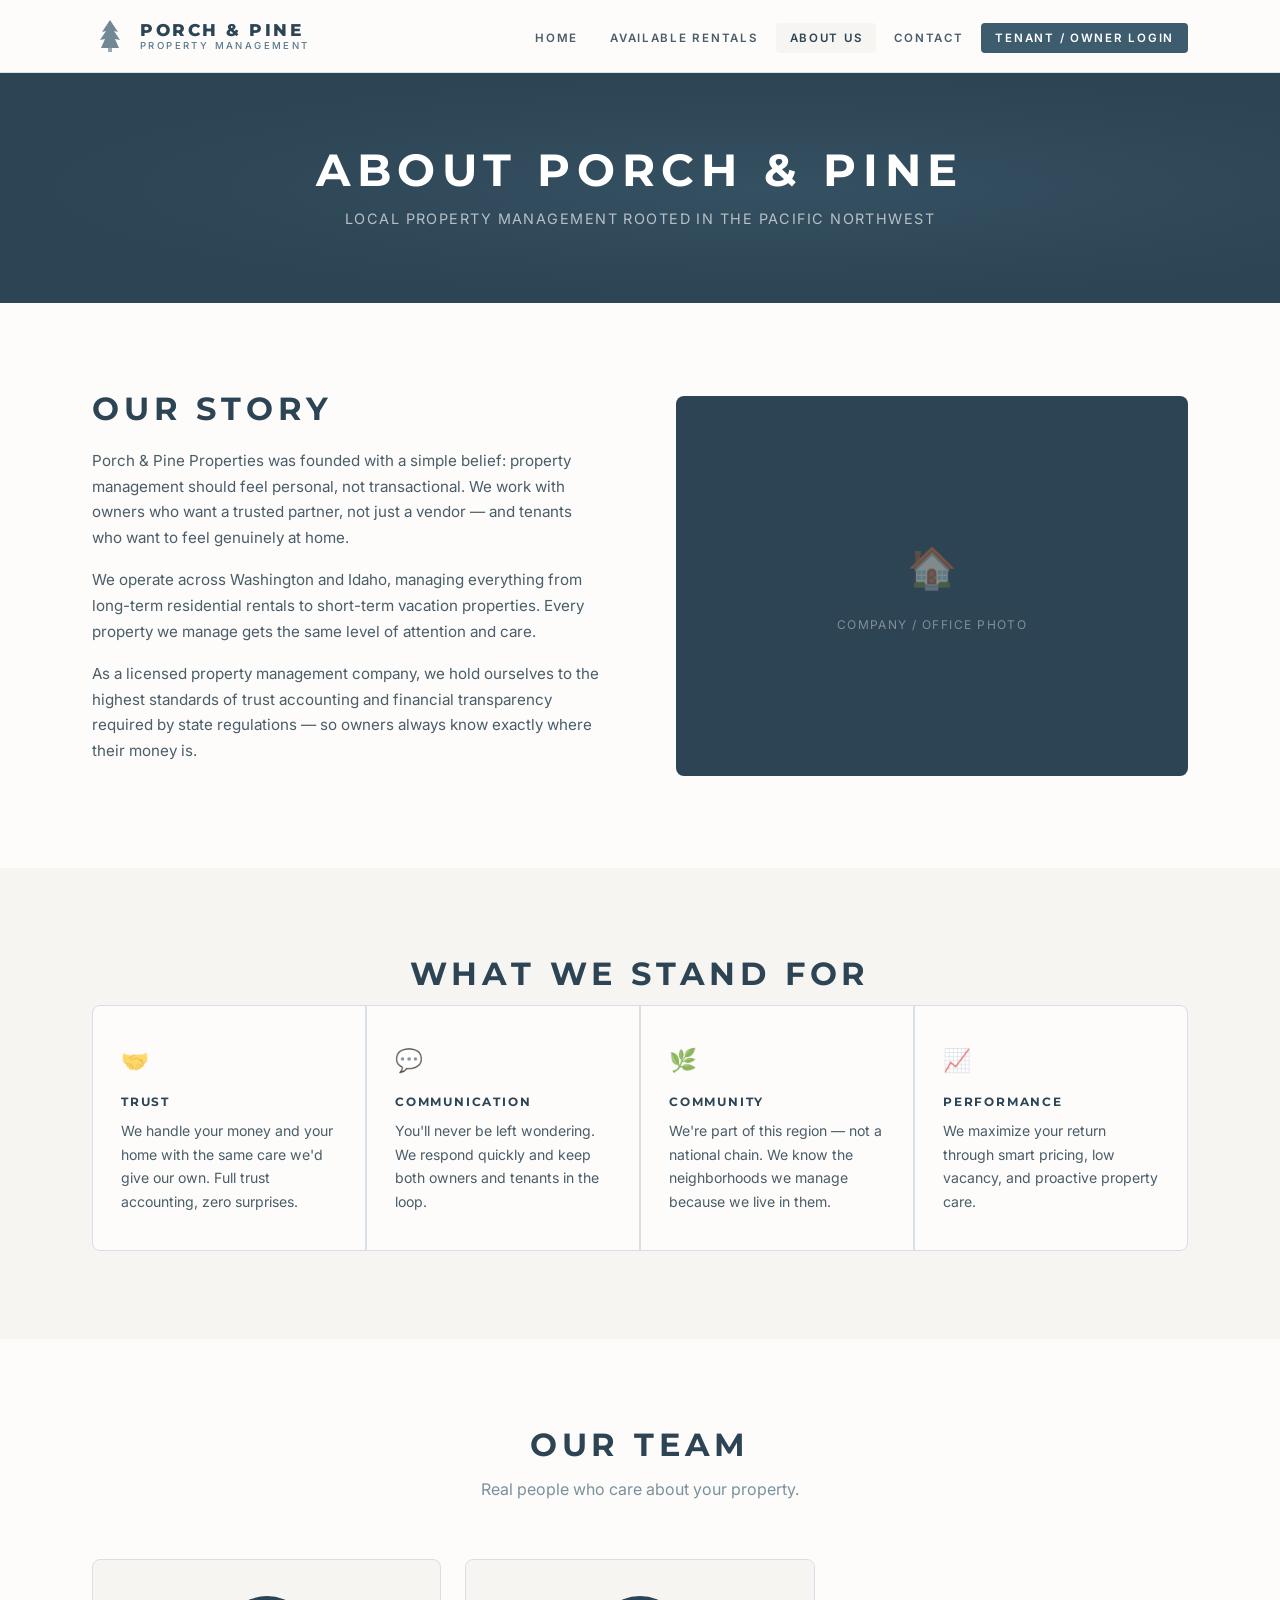
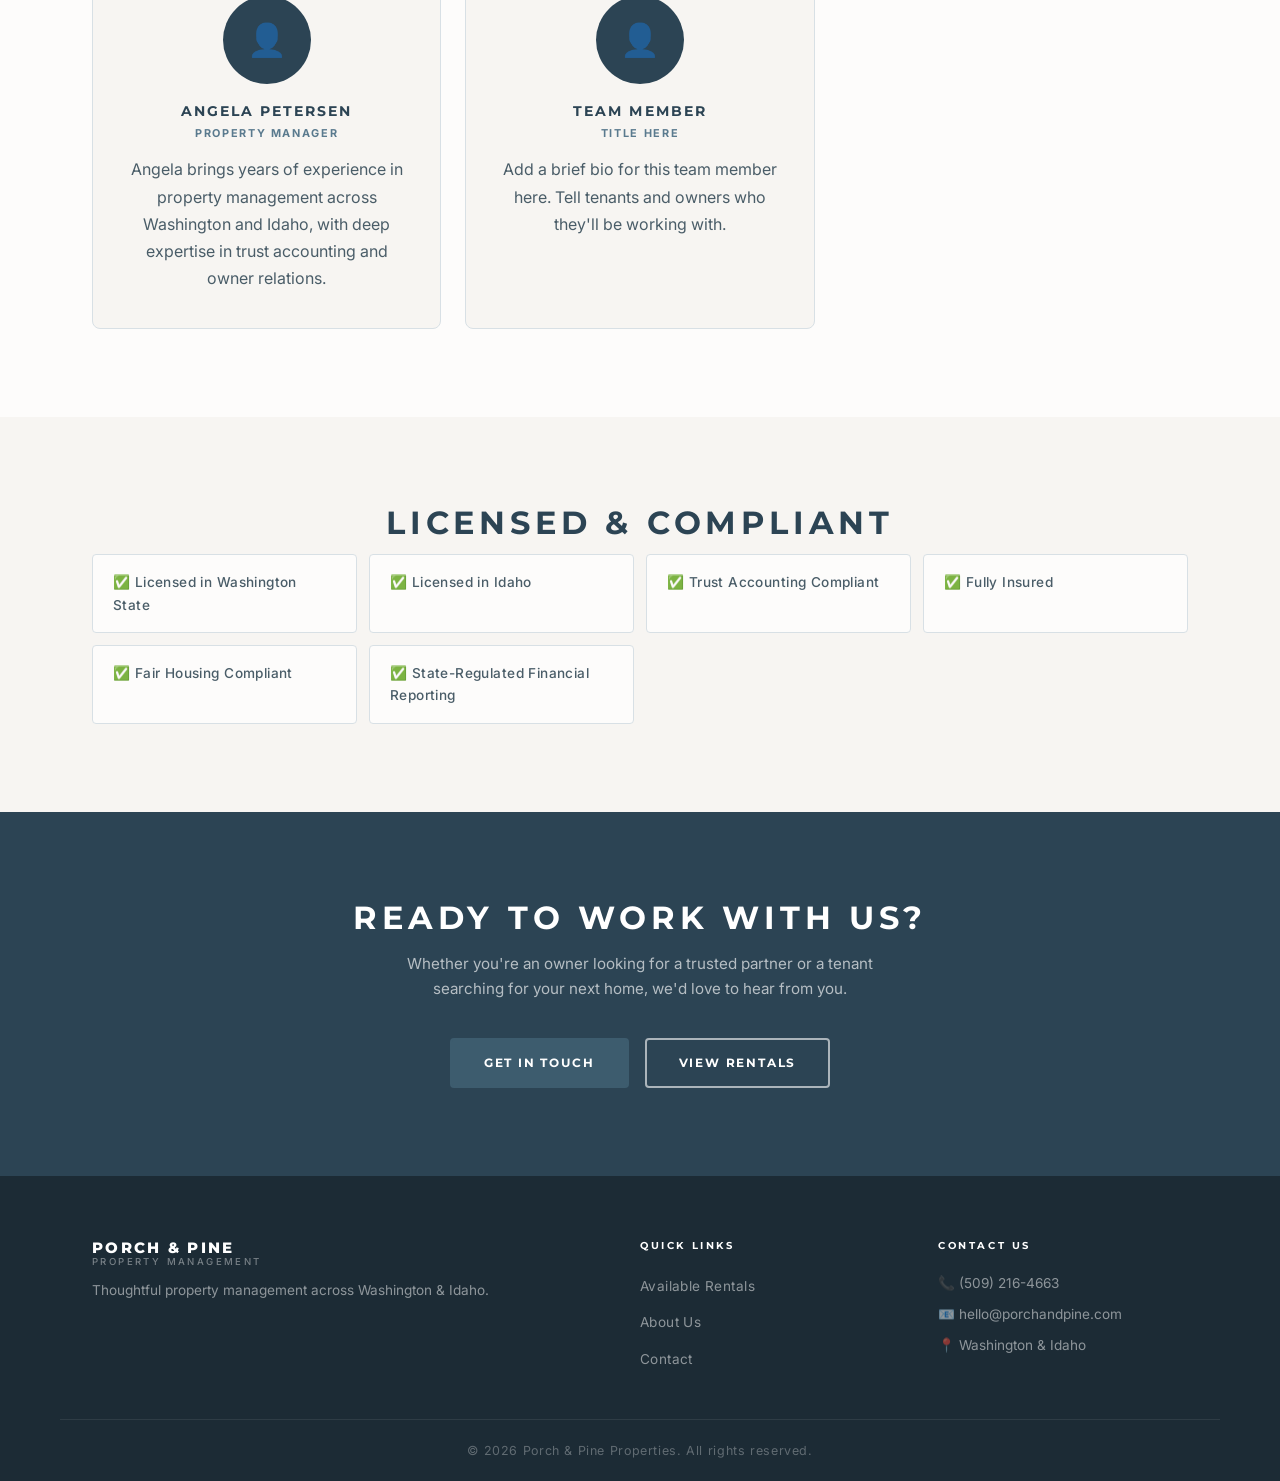
==== commit 638649a3: "Update phone number to (509) 216-4663" ====
--- a/about.html
+++ b/about.html
@@ -160,7 +160,7 @@
       </div>
       <div class="footer-contact">
         <h4>Contact Us</h4>
-        <p>&#128222; (000) 000-0000</p>
+        <p>&#128222; (509) 216-4663</p>
         <p>&#128231; hello@porchandpine.com</p>
         <p>&#128205; Washington &amp; Idaho</p>
       </div>
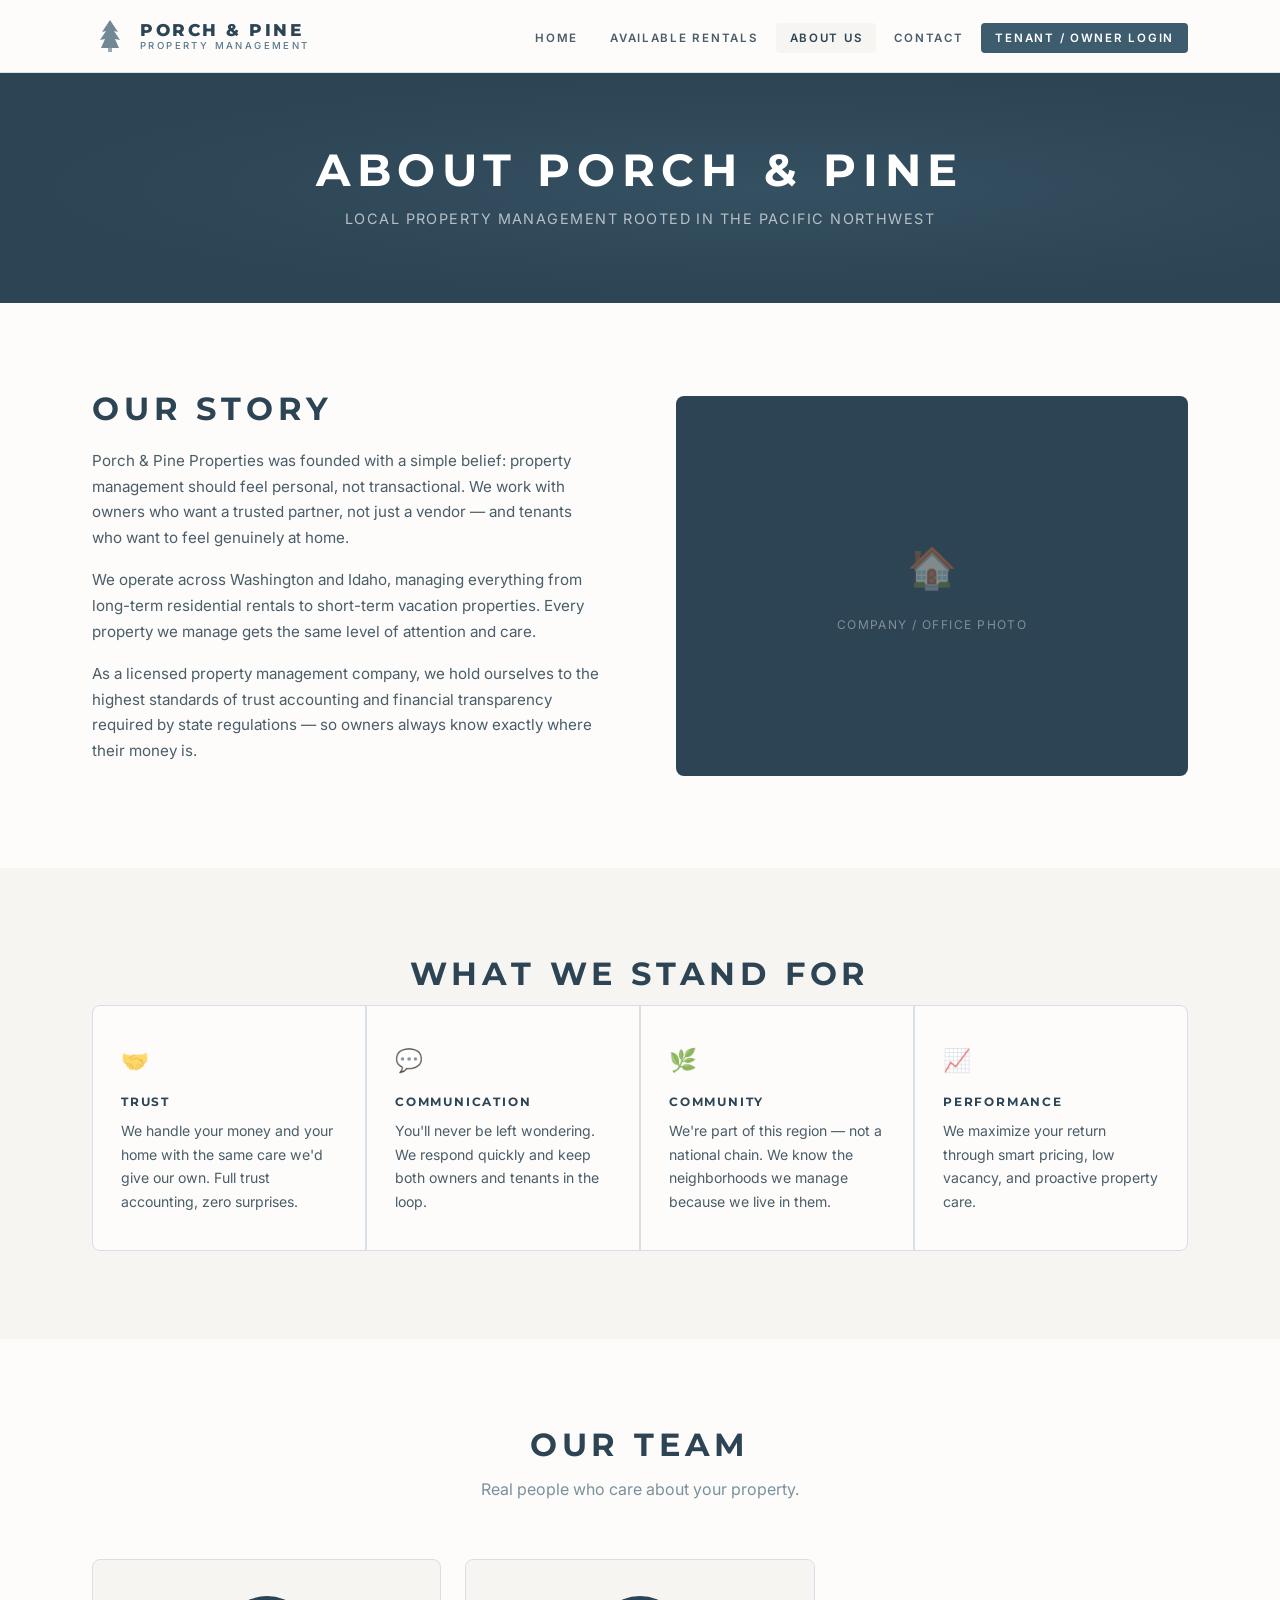
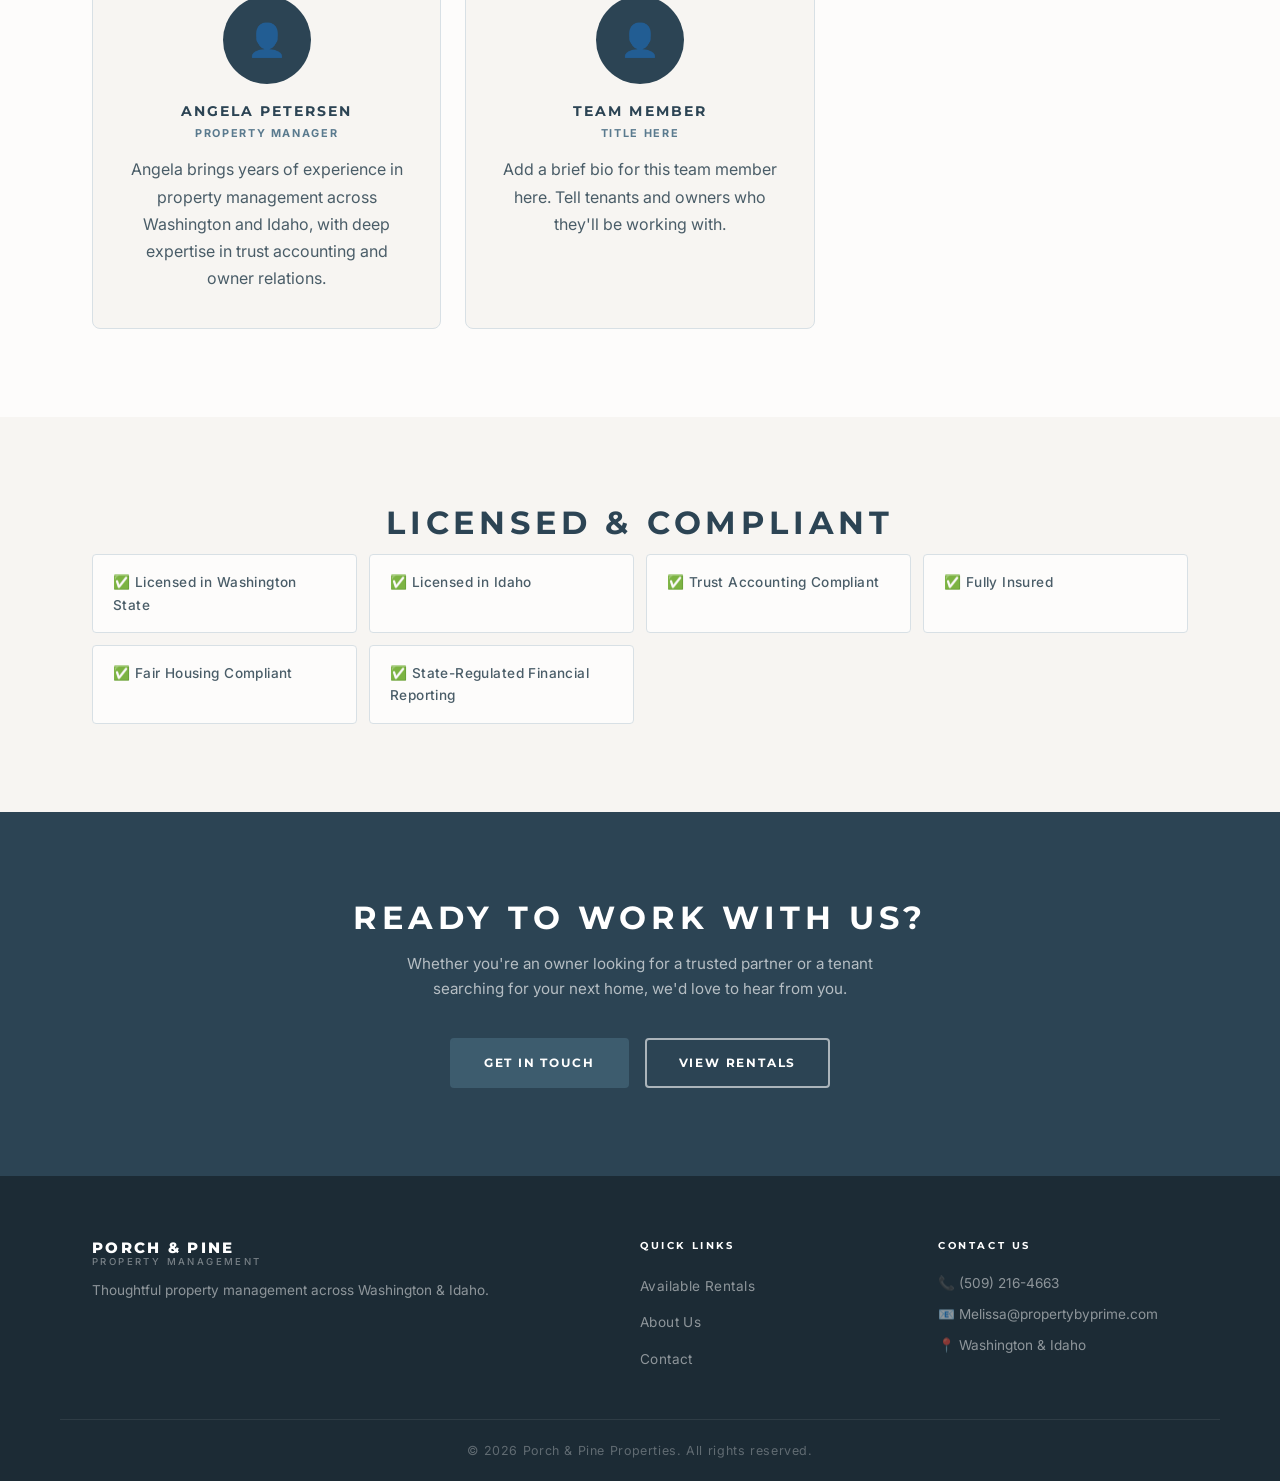
==== commit c0a9ff38: "Update email address" ====
--- a/about.html
+++ b/about.html
@@ -161,7 +161,7 @@
       <div class="footer-contact">
         <h4>Contact Us</h4>
         <p>&#128222; (509) 216-4663</p>
-        <p>&#128231; hello@porchandpine.com</p>
+        <p>&#128231; Melissa@propertybyprime.com</p>
         <p>&#128205; Washington &amp; Idaho</p>
       </div>
     </div>
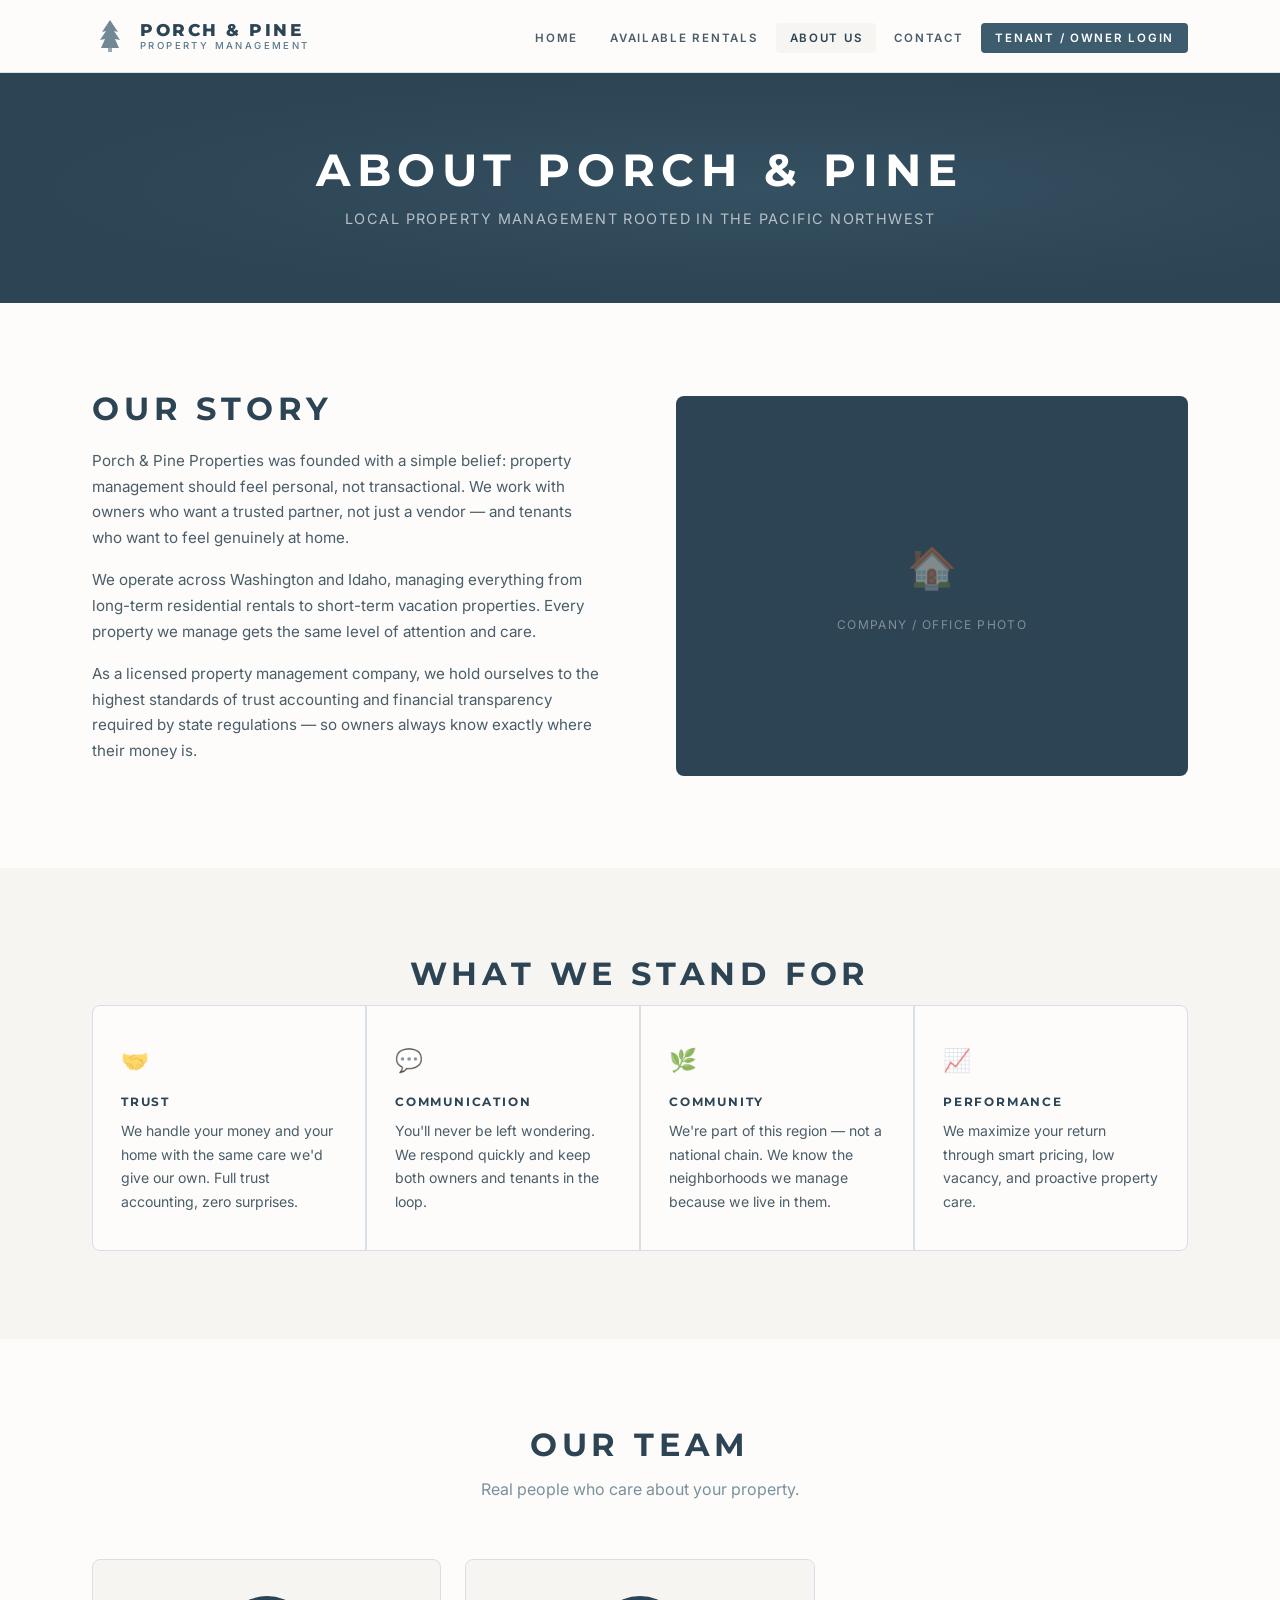
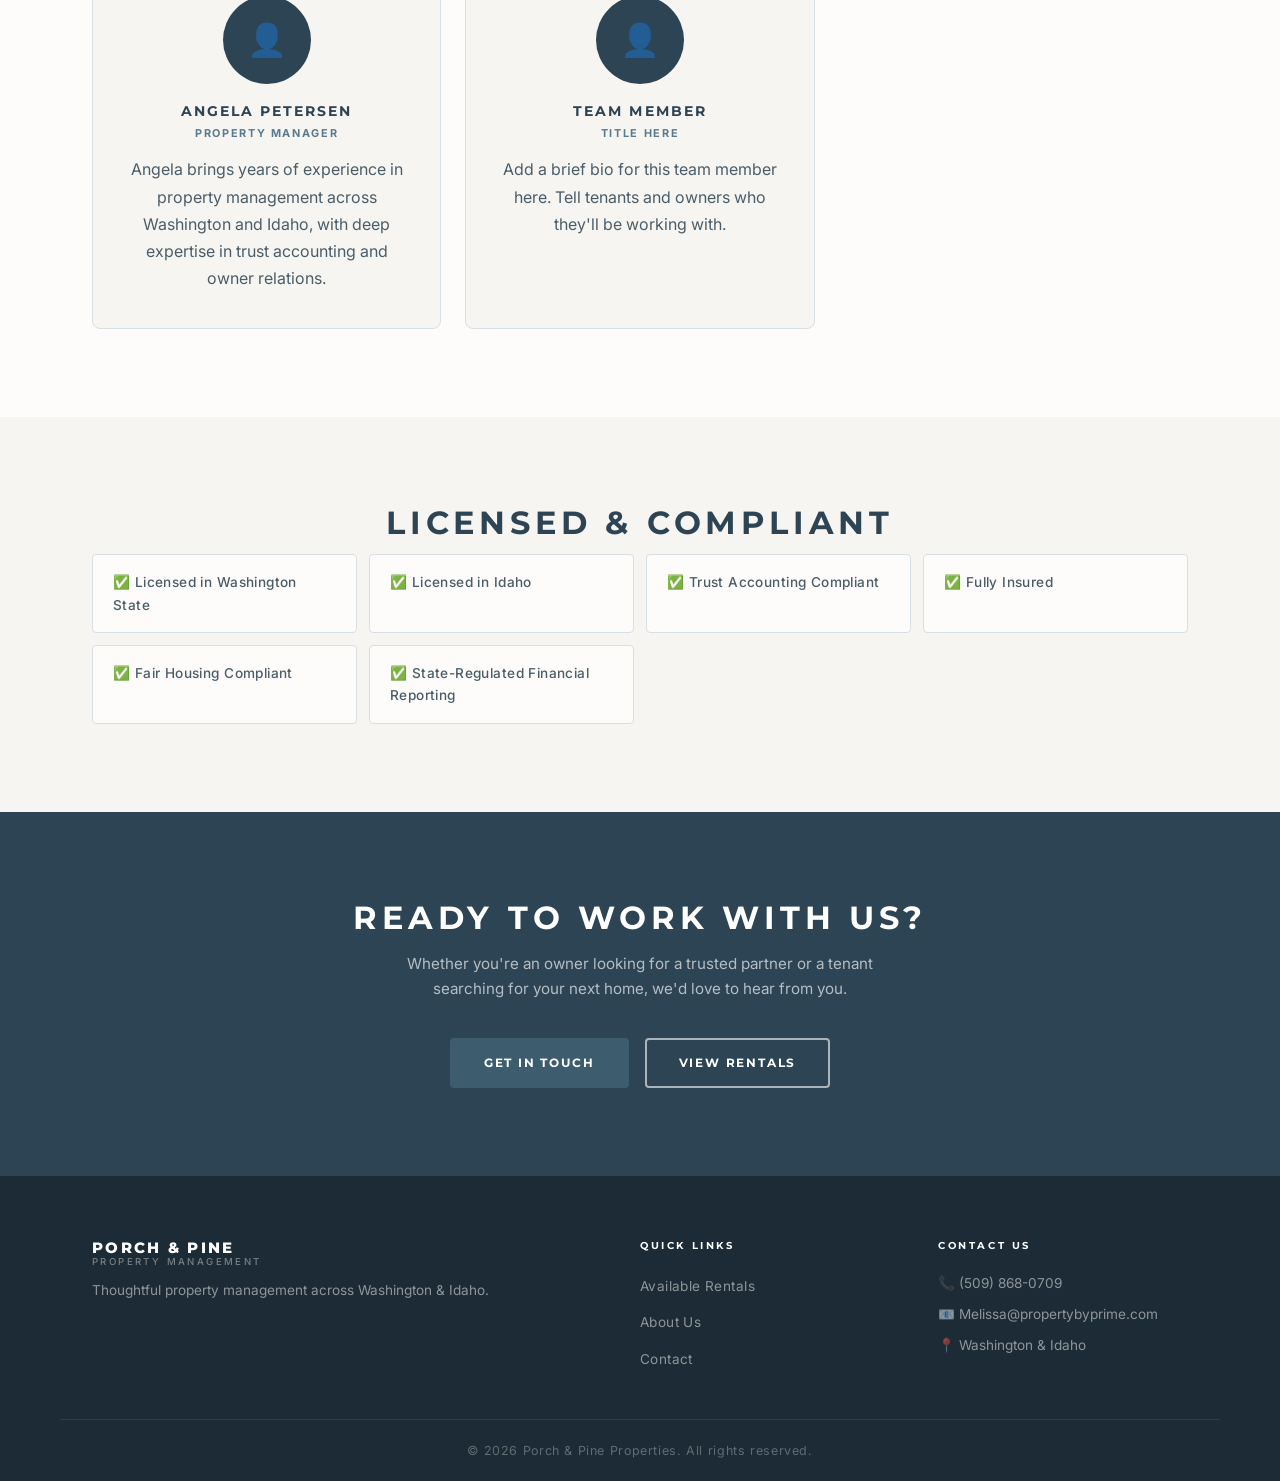
==== commit a1b16c79: "Update Porch & Pine contact info and long-term rental listings. Set every public phone number to (50" ====
--- a/about.html
+++ b/about.html
@@ -160,7 +160,7 @@
       </div>
       <div class="footer-contact">
         <h4>Contact Us</h4>
-        <p>&#128222; (509) 216-4663</p>
+        <p>&#128222; <a href="tel:+15098680709">(509) 868-0709</a></p>
         <p>&#128231; Melissa@propertybyprime.com</p>
         <p>&#128205; Washington &amp; Idaho</p>
       </div>
--- a/css/style.css
+++ b/css/style.css
@@ -135,12 +135,18 @@
   background: rgba(255,255,255,0.12);
   border-color: var(--white);
 }
-.btn-zillow {
+.btn-zillow,
+.btn-airbnb,
+.btn-hotpads,
+.btn-trulia {
   background: transparent;
   color: var(--slate-mid);
   border-color: var(--border-dark);
 }
-.btn-zillow:hover {
+.btn-zillow:hover,
+.btn-airbnb:hover,
+.btn-hotpads:hover,
+.btn-trulia:hover {
   background: var(--slate-mid);
   color: var(--white);
   border-color: var(--slate-mid);
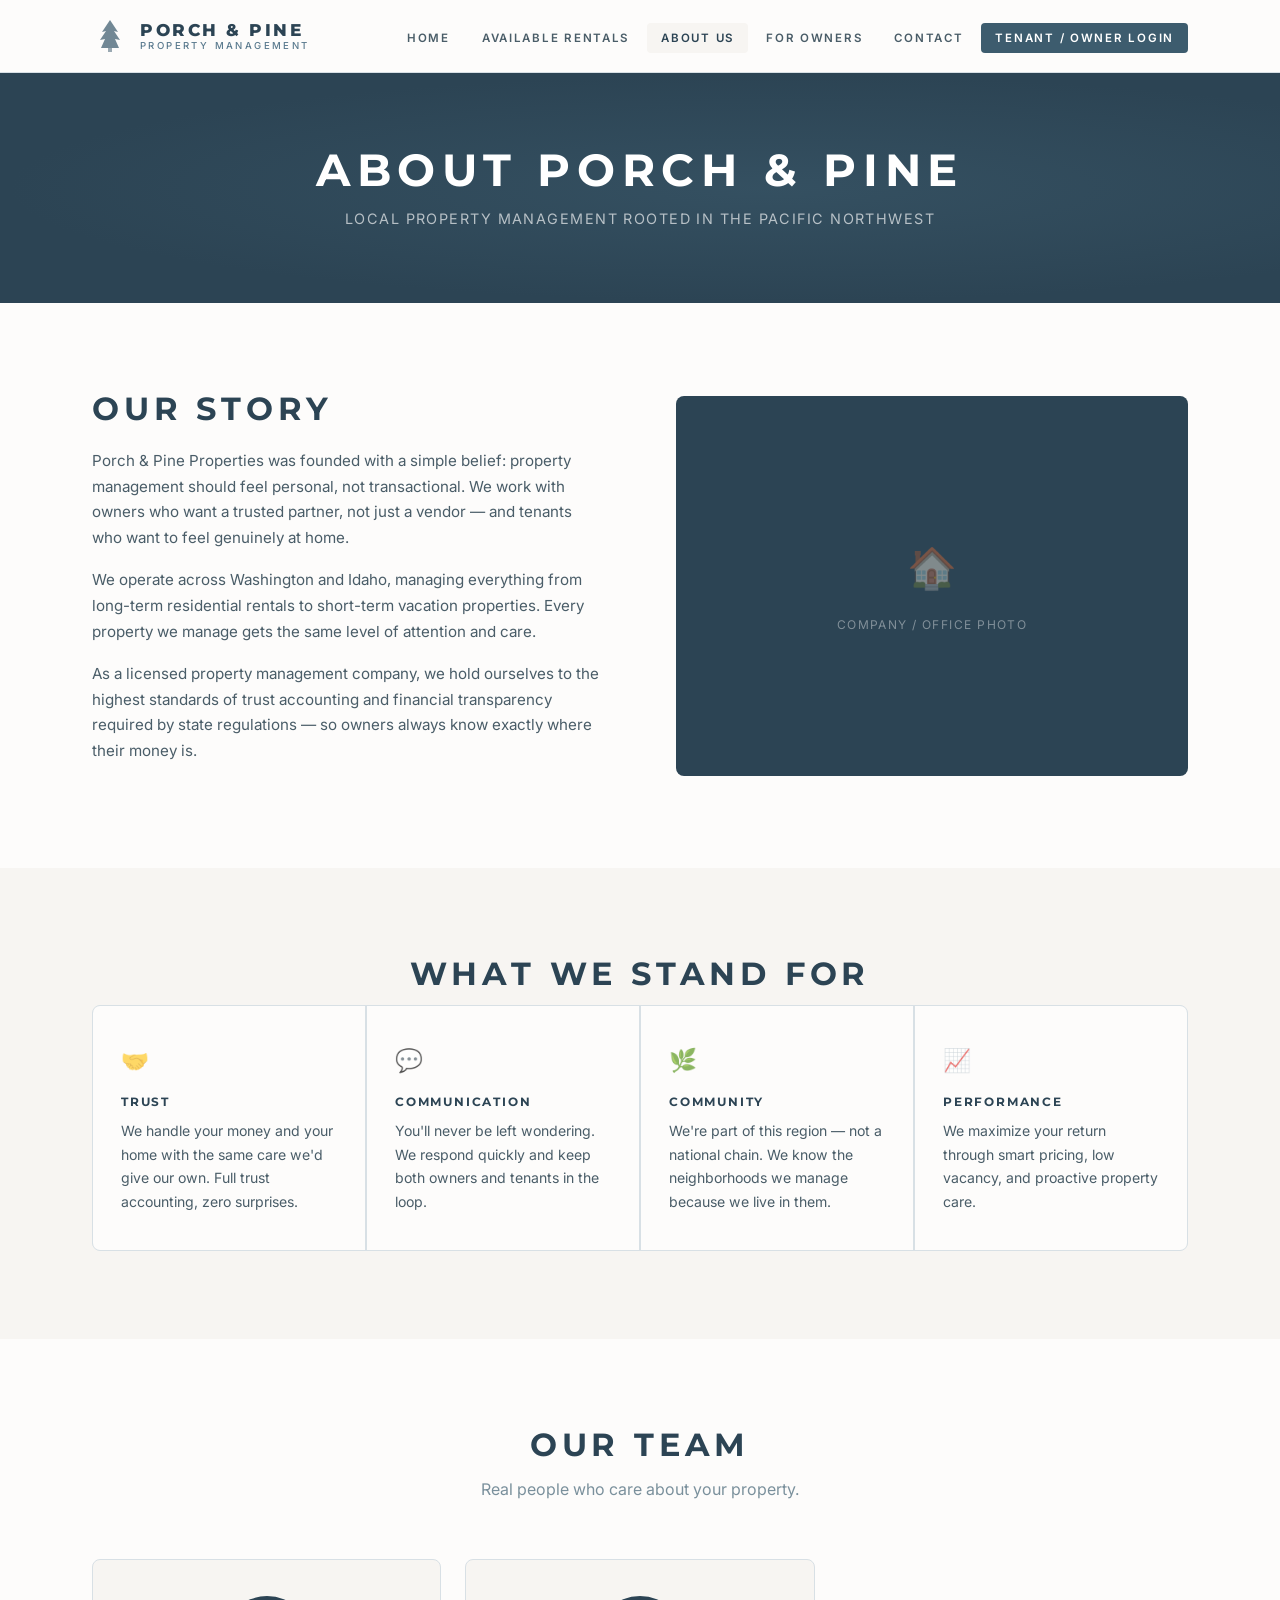
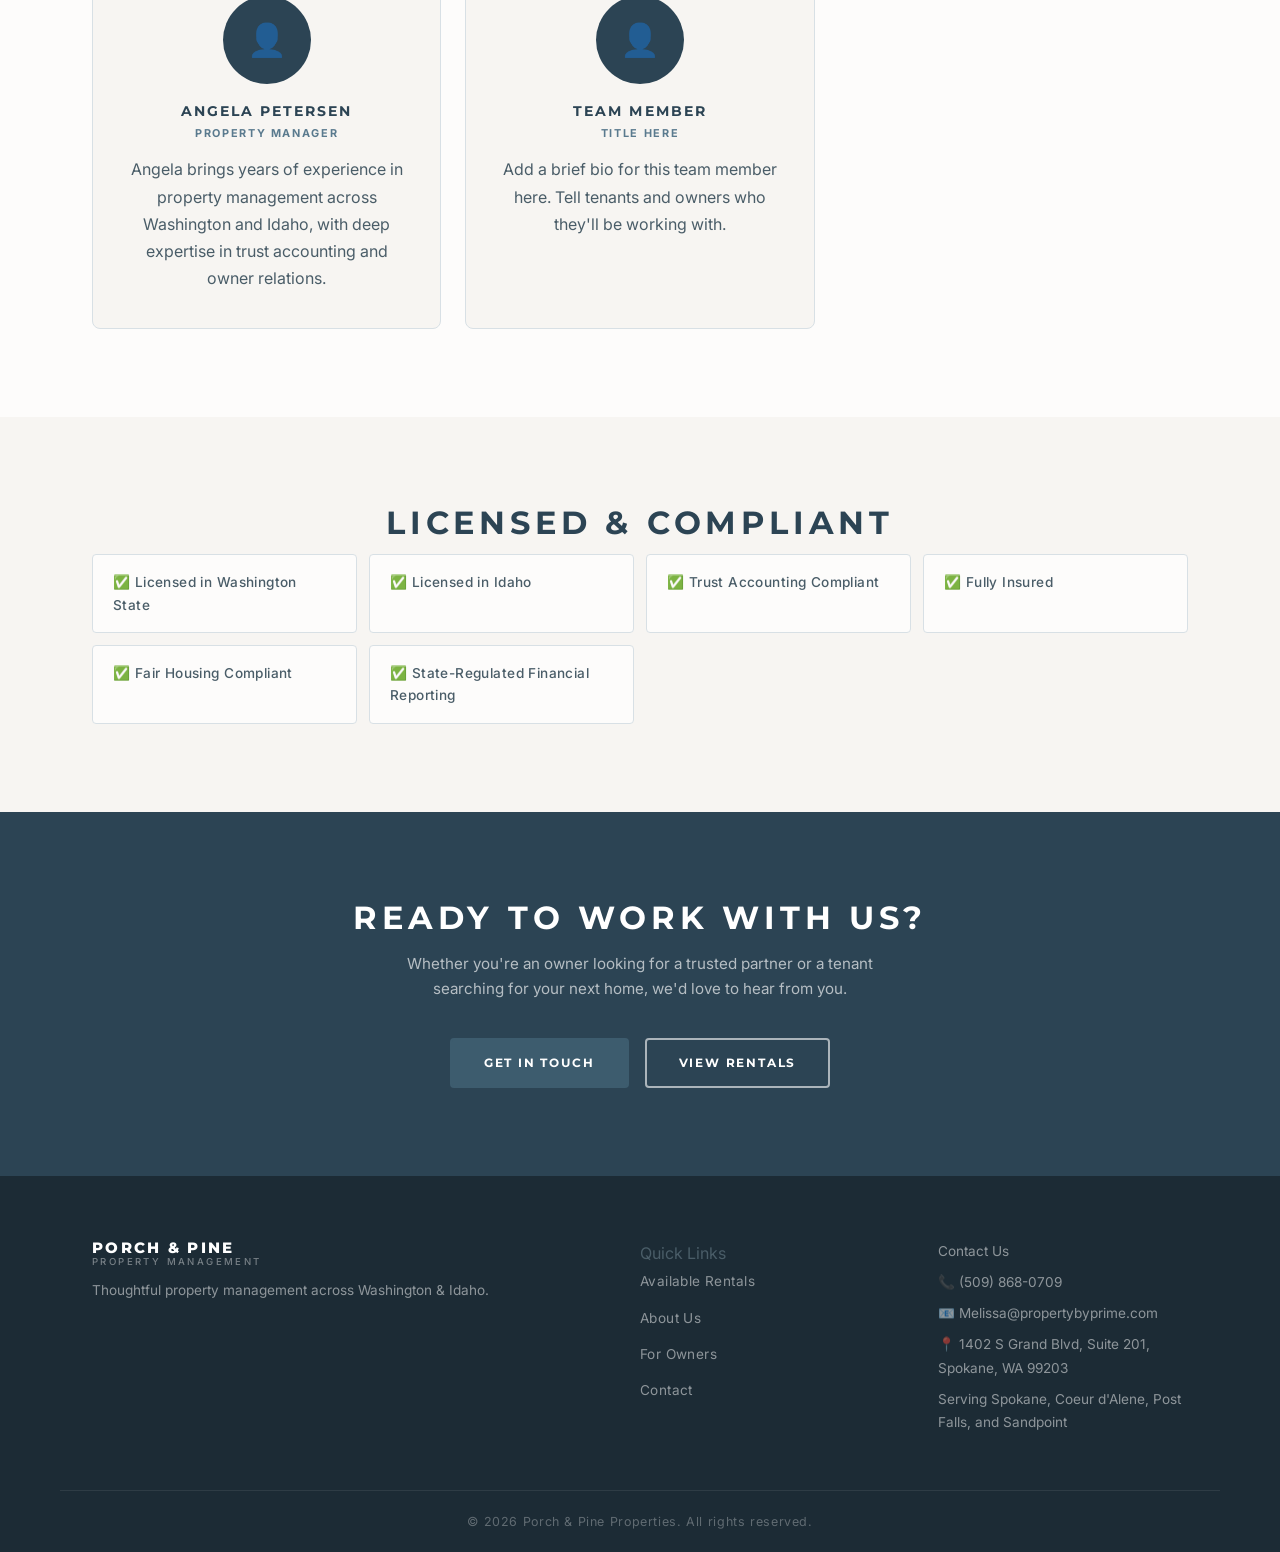
==== commit d08888e4: "Add local SEO metadata, sitemap, and office details. Each page has a unique title, description, cano" ====
--- a/about.html
+++ b/about.html
@@ -3,11 +3,48 @@
 <head>
   <meta charset="UTF-8" />
   <meta name="viewport" content="width=device-width, initial-scale=1.0" />
-  <title>About Us | Porch & Pine Properties</title>
+  <title>About Porch &amp; Pine Property Management | Spokane &amp; Coeur d'Alene</title>
+  <meta name="description" content="Porch &amp; Pine is a local property management company for owners and tenants in Spokane, Coeur d'Alene, Post Falls, and Sandpoint." />
+  <link rel="canonical" href="https://porchpineproperties.com/about.html" />
+  <meta property="og:type" content="website" />
+  <meta property="og:site_name" content="Porch &amp; Pine Property Management" />
+  <meta property="og:title" content="About Porch &amp; Pine Property Management | Spokane &amp; Coeur d'Alene" />
+  <meta property="og:description" content="A local property management company for owners and tenants in Spokane, Coeur d'Alene, Post Falls, and Sandpoint." />
+  <meta property="og:url" content="https://porchpineproperties.com/about.html" />
+  <meta property="og:image" content="https://porchpineproperties.com/images/og-cover.jpg" />
+  <meta name="twitter:card" content="summary_large_image" />
+  <meta name="twitter:title" content="About Porch &amp; Pine Property Management | Spokane &amp; Coeur d'Alene" />
+  <meta name="twitter:description" content="A local property management company for owners and tenants in Spokane, Coeur d'Alene, Post Falls, and Sandpoint." />
+  <meta name="twitter:image" content="https://porchpineproperties.com/images/og-cover.jpg" />
   <link rel="stylesheet" href="css/style.css" />
   <link rel="preconnect" href="https://fonts.googleapis.com" />
   <link rel="preconnect" href="https://fonts.gstatic.com" crossorigin />
   <link href="https://fonts.googleapis.com/css2?family=Montserrat:wght@400;500;600;700;800&family=Barlow+Condensed:wght@600;700;800&family=Inter:wght@300;400;500;600&display=swap" rel="stylesheet" />
+  <script type="application/ld+json">
+  {
+    "@context": "https://schema.org",
+    "@type": ["PropertyManagementCompany", "LocalBusiness"],
+    "name": "Porch & Pine Property Management",
+    "telephone": "+1-509-868-0709",
+    "email": "Melissa@propertybyprime.com",
+    "url": "https://porchpineproperties.com",
+    "image": "https://porchpineproperties.com/images/og-cover.jpg",
+    "address": {
+      "@type": "PostalAddress",
+      "streetAddress": "1402 S Grand Blvd, Suite 201",
+      "addressLocality": "Spokane",
+      "addressRegion": "WA",
+      "postalCode": "99203",
+      "addressCountry": "US"
+    },
+    "areaServed": [
+      {"@type": "City", "name": "Spokane"},
+      {"@type": "City", "name": "Coeur d'Alene"},
+      {"@type": "City", "name": "Post Falls"},
+      {"@type": "City", "name": "Sandpoint"}
+    ]
+  }
+  </script>
 </head>
 <body>
 
@@ -15,7 +52,7 @@
   <header class="site-header">
     <nav class="navbar">
       <a href="index.html" class="logo">
-        <svg class="logo-pine" viewBox="0 0 36 36" fill="none" xmlns="http://www.w3.org/2000/svg">
+        <svg class="logo-pine" aria-hidden="true" viewBox="0 0 36 36" fill="none" xmlns="http://www.w3.org/2000/svg">
           <path d="M18 2 L26 14 L22 13 L28 22 L23 21 L27 30 L9 30 L13 21 L8 22 L14 13 L10 14 Z" fill="#3D5C6E" opacity="0.85"/>
           <rect x="16" y="30" width="4" height="4" fill="#3D5C6E" opacity="0.6"/>
         </svg>
@@ -29,11 +66,13 @@
         <li><a href="index.html">Home</a></li>
         <li><a href="listings.html">Available Rentals</a></li>
         <li><a href="about.html" class="active">About Us</a></li>
+        <li><a href="owners.html">For Owners</a></li>
         <li><a href="contact.html">Contact</a></li>
         <li><a href="index.html#portals" class="nav-portal-link">Tenant / Owner Login</a></li>
       </ul>
     </nav>
   </header>
+<main>
 
   <!-- PAGE HERO -->
   <section class="page-hero">
@@ -141,7 +180,8 @@
   </section>
 
   <!-- FOOTER -->
-  <footer class="site-footer">
+  </main>
+<footer class="site-footer">
     <div class="container footer-inner">
       <div class="footer-brand">
         <div class="logo-text-wrap">
@@ -151,18 +191,20 @@
         <p>Thoughtful property management across Washington &amp; Idaho.</p>
       </div>
       <div class="footer-links">
-        <h4>Quick Links</h4>
+        <p class="label-heading">Quick Links</p>
         <ul>
           <li><a href="listings.html">Available Rentals</a></li>
           <li><a href="about.html">About Us</a></li>
+          <li><a href="owners.html">For Owners</a></li>
           <li><a href="contact.html">Contact</a></li>
         </ul>
       </div>
       <div class="footer-contact">
-        <h4>Contact Us</h4>
+        <p class="label-heading">Contact Us</p>
         <p>&#128222; <a href="tel:+15098680709">(509) 868-0709</a></p>
         <p>&#128231; Melissa@propertybyprime.com</p>
-        <p>&#128205; Washington &amp; Idaho</p>
+        <p>&#128205; 1402 S Grand Blvd, Suite 201, Spokane, WA 99203</p>
+        <p>Serving Spokane, Coeur d'Alene, Post Falls, and Sandpoint</p>
       </div>
     </div>
     <div class="footer-bottom">
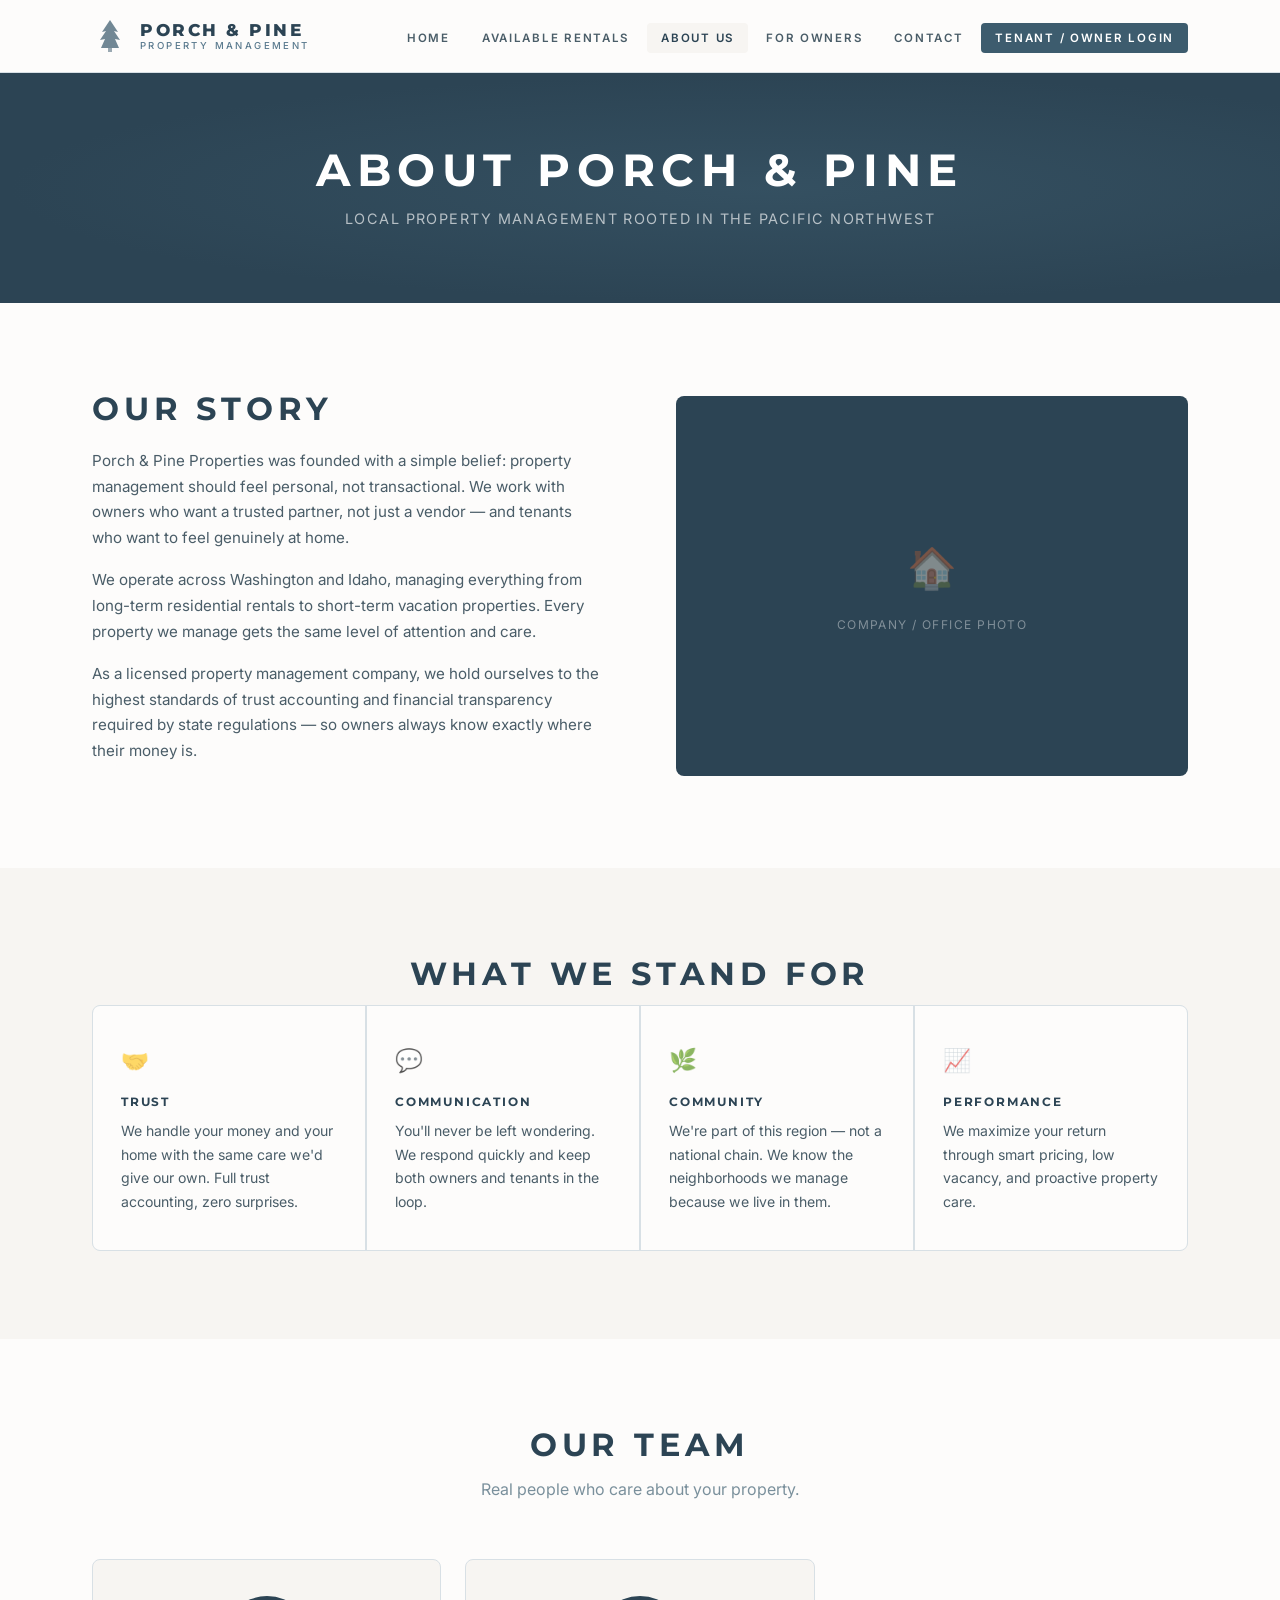
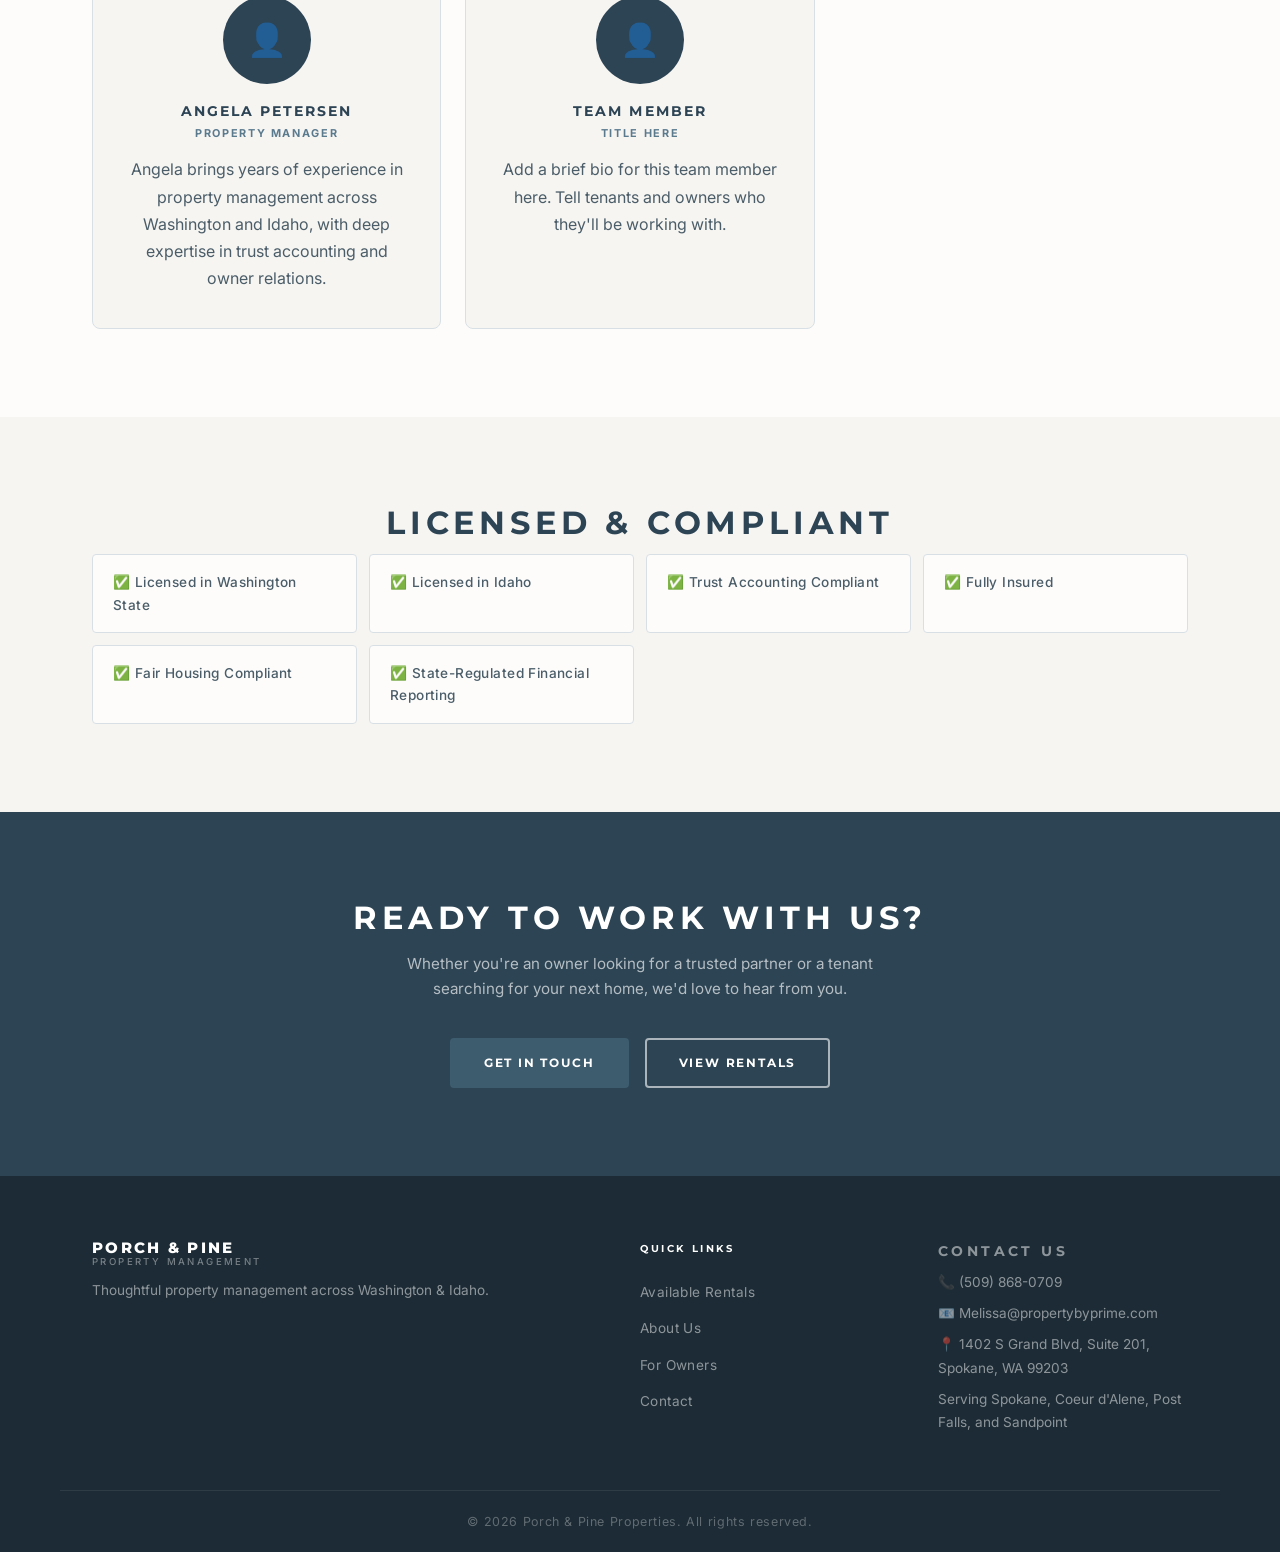
==== commit b48cd678: "Render the move-in banner in the initial HTML. The banner still uses the existing slate color, still" ====
--- a/about.html
+++ b/about.html
@@ -45,8 +45,22 @@
     ]
   }
   </script>
+  <script>
+    (function () {
+      var now = new Date();
+      var stamp = now.getFullYear() * 10000 + (now.getMonth() + 1) * 100 + now.getDate();
+      var hide = stamp > 20261201;
+      try { if (localStorage.getItem('ppPromoDismissed') === 'move-in-2026') hide = true; } catch (e) {}
+      if (hide) document.documentElement.classList.add('promo-off');
+    })();
+  </script>
 </head>
 <body>
+<div class="promo-banner" role="region" aria-label="Move-in special">
+    <a href="listings.html">Move-in special: 2 weeks off your first month on select homes. Sign a qualifying lease by Nov 30 with a start date by Dec 1.</a>
+    <button type="button" aria-label="Dismiss move-in special">&times;</button>
+  </div>
+
 
   <!-- NAV -->
   <header class="site-header">
--- a/css/style.css
+++ b/css/style.css
@@ -155,6 +155,48 @@
 .btn-full { width: 100%; }
 
 /* ============================================================
+   PROMO BANNER
+   ============================================================ */
+html.promo-off .promo-banner { display: none; }
+.promo-banner {
+  background: var(--slate-dark);
+  color: var(--white);
+  display: flex;
+  align-items: center;
+  justify-content: center;
+  gap: 12px;
+  padding: 12px 56px;
+  text-align: center;
+  position: relative;
+}
+.promo-banner a {
+  color: var(--white);
+  font-weight: 600;
+  text-decoration: underline;
+  text-underline-offset: 3px;
+  line-height: 1.45;
+  max-width: 860px;
+}
+.promo-banner a:hover { color: var(--slate-pale); }
+.promo-banner button {
+  position: absolute;
+  right: 8px;
+  top: 50%;
+  transform: translateY(-50%);
+  width: 44px;
+  height: 44px;
+  border: 0;
+  background: transparent;
+  color: var(--white);
+  font-size: 1.6rem;
+  line-height: 1;
+  cursor: pointer;
+}
+@media (max-width: 680px) {
+  .promo-banner { padding: 12px 48px 12px 14px; font-size: 0.92rem; }
+}
+
+/* ============================================================
    NAVBAR
    ============================================================ */
 .site-header {
@@ -355,7 +397,7 @@
 .listings-preview { background: var(--warm-white); }
 .listings-preview-grid {
   display: grid;
-  grid-template-columns: repeat(auto-fill, minmax(320px, 1fr));
+  grid-template-columns: repeat(auto-fill, minmax(min(100%, 280px), 1fr));
   gap: 24px;
   margin-bottom: 48px;
 }
@@ -434,12 +476,19 @@
   letter-spacing: 0;
 }
 .property-card-title {
+  display: inline-block;
   font-size: 0.85rem;
   font-weight: 700;
   letter-spacing: 0.06em;
   text-transform: uppercase;
   color: var(--text-dark);
   margin-bottom: 4px;
+}
+.property-card-title:hover { color: var(--slate-dark); }
+.property-card-avail {
+  font-size: 0.8rem;
+  color: var(--text-mid);
+  margin-bottom: 12px;
 }
 .property-card-location {
   font-size: 0.8rem;
@@ -471,11 +520,52 @@
 .property-card-footer {
   margin-top: auto;
   display: flex;
+  flex-wrap: wrap;
   gap: 8px;
   padding-top: 16px;
   border-top: 1px solid var(--border);
 }
-.property-card-footer .btn { flex: 1; font-size: 0.7rem; padding: 10px 14px; }
+.property-card-footer .btn { flex: 1 1 150px; font-size: 0.7rem; padding: 10px 12px; }
+.listing-detail {
+  display: grid;
+  grid-template-columns: minmax(0, 1.1fr) minmax(0, 0.9fr);
+  gap: 40px;
+  align-items: start;
+}
+.listing-detail-media img,
+.listing-detail-media .property-card-image,
+.listing-detail-media .property-card-image-placeholder {
+  width: 100%;
+  height: auto;
+  max-height: none;
+  border-radius: var(--radius-lg);
+}
+.listing-detail h1 {
+  text-transform: none;
+  letter-spacing: 0.02em;
+  font-size: clamp(1.6rem, 3vw, 2.2rem);
+  margin: 8px 0 12px;
+  color: var(--slate-dark);
+}
+.listing-detail-address { margin-bottom: 8px; }
+.listing-detail-price {
+  font-size: 1.6rem;
+  font-weight: 800;
+  color: var(--slate-dark);
+  margin-bottom: 16px;
+}
+.listing-detail-price span { font-size: 0.9rem; font-weight: 500; color: var(--text-mid); }
+.listing-detail-facts,
+.listing-detail-features {
+  display: flex;
+  flex-wrap: wrap;
+  gap: 8px 16px;
+  margin: 12px 0 20px;
+  color: var(--text-mid);
+}
+.listing-detail .section-eyebrow { text-align: left; }
+.listing-missing { font-size: 1rem; }
+.listing-missing a { color: var(--slate-mid); font-weight: 700; }
 
 /* ============================================================
    WHY US
@@ -621,7 +711,7 @@
 }
 .listings-grid {
   display: grid;
-  grid-template-columns: repeat(auto-fill, minmax(320px, 1fr));
+  grid-template-columns: repeat(auto-fill, minmax(min(100%, 280px), 1fr));
   gap: 28px;
   margin-bottom: 56px;
 }
@@ -843,13 +933,19 @@
 .footer-brand .logo-sub { color: rgba(255,255,255,0.4); }
 .footer-brand p { color: rgba(255,255,255,0.5); font-size: 0.85rem; margin-top: 12px; line-height: 1.7; }
 .footer-links h4,
-.footer-contact h4 {
+.footer-contact h4,
+.label-heading {
   color: var(--white);
   font-size: 0.65rem;
   text-transform: uppercase;
   letter-spacing: var(--letter-wider);
   margin-bottom: 20px;
   font-family: var(--font-heading);
+  font-weight: 700;
+}
+.contact-info-item .label-heading {
+  color: var(--slate-dark);
+  margin-bottom: 4px;
 }
 .footer-links ul { display: flex; flex-direction: column; gap: 10px; }
 .footer-links a {
@@ -883,7 +979,7 @@
   .footer-inner { grid-template-columns: 1fr 1fr; }
   .footer-brand { grid-column: 1 / -1; }
 }
-@media (max-width: 680px) {
+@media (max-width: 1080px) {
   .nav-links {
     display: none;
     flex-direction: column;
@@ -893,13 +989,19 @@
     padding: 16px 24px 24px;
     border-bottom: 1px solid var(--border);
     gap: 4px;
+    z-index: 20;
   }
   .nav-links.open { display: flex; }
   .nav-toggle { display: block; }
+  .site-header { position: sticky; }
+  .navbar { position: relative; }
+}
+@media (max-width: 680px) {
   .section { padding: 64px 0; }
   .container { padding: 0 20px; }
   .form-row { grid-template-columns: 1fr; }
   .footer-inner { grid-template-columns: 1fr; gap: 32px; }
+  .listing-detail { grid-template-columns: 1fr; }
   .listings-filter-bar .container { flex-direction: column; align-items: stretch; }
   .filter-group select { width: 100%; }
   .hero-content h1 { font-size: clamp(1.6rem, 8vw, 3rem); }
